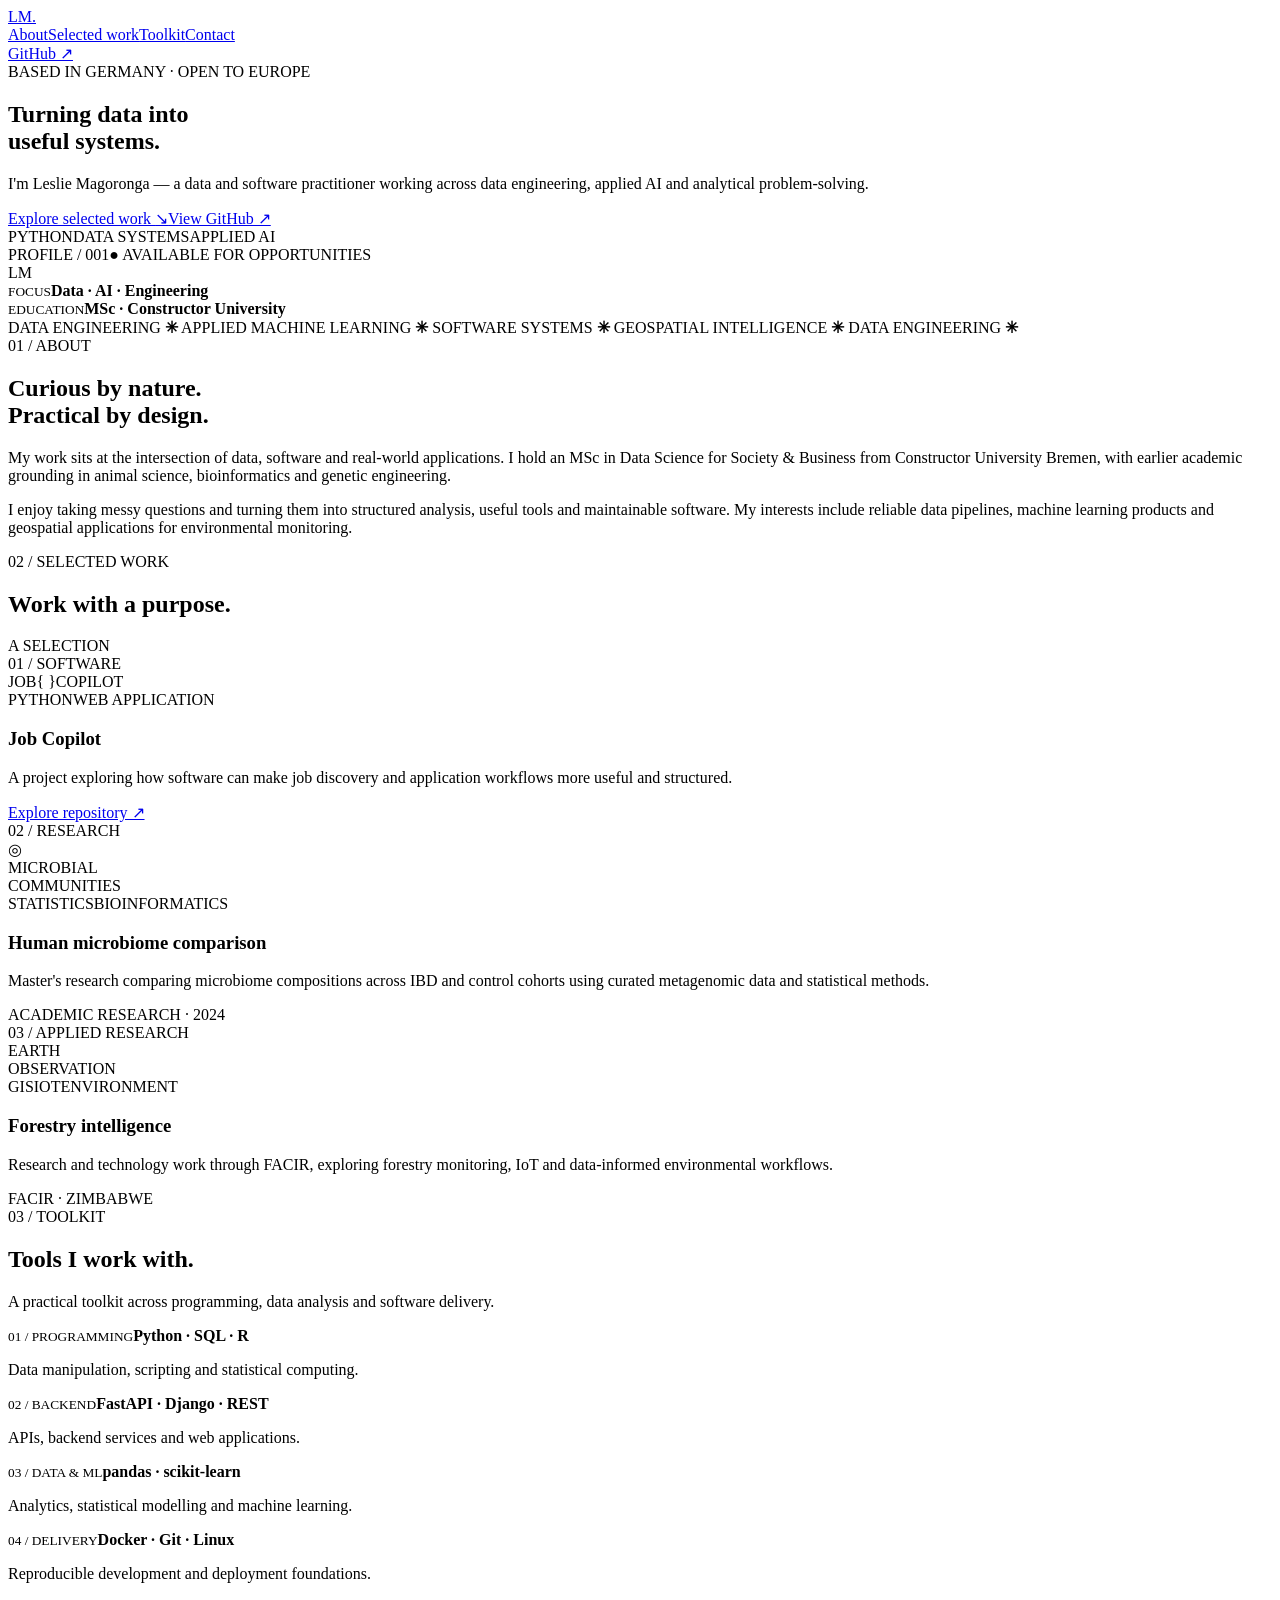
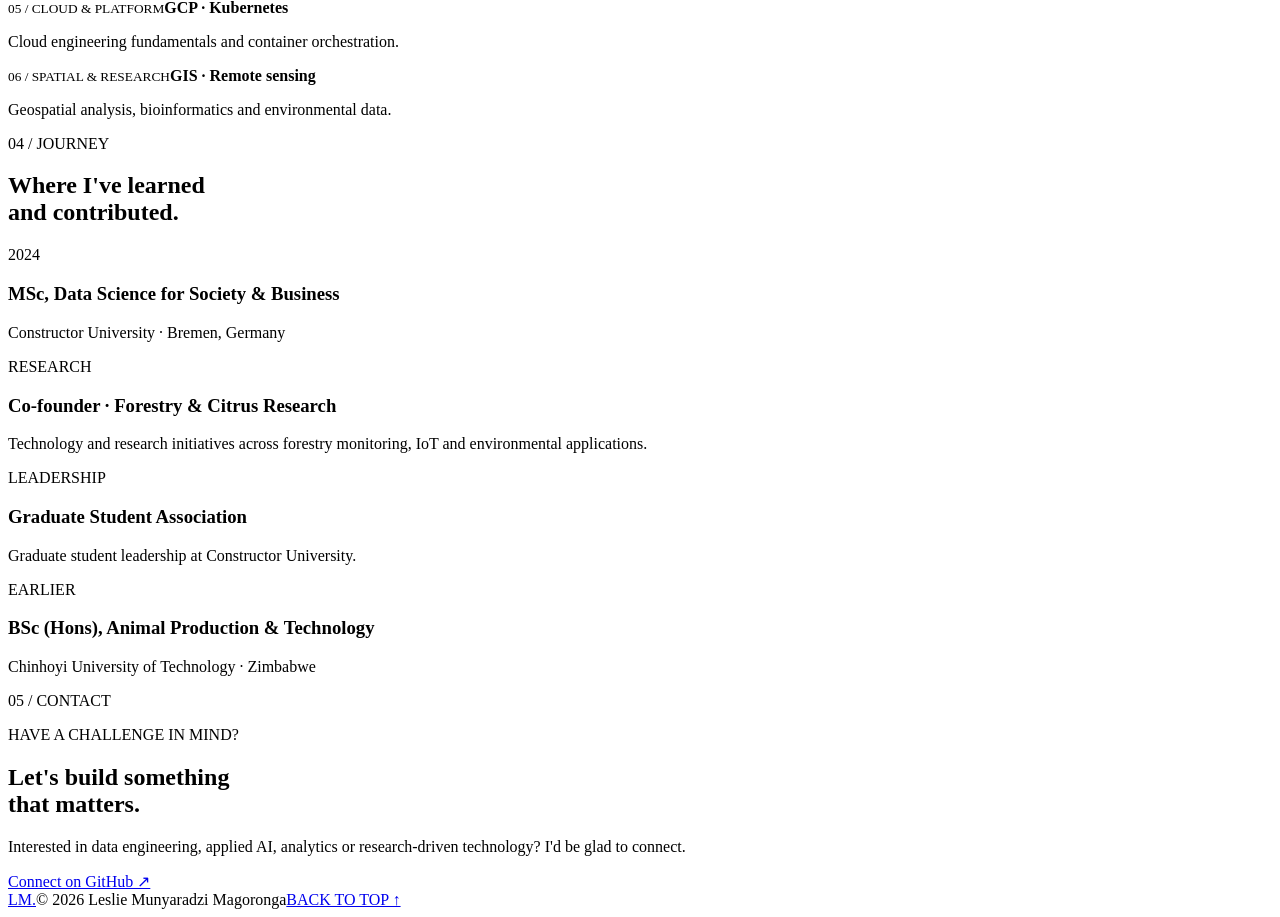
==== index.html @ 466765bf "Add responsive personal portfolio website" ====
<!doctype html>
<html lang="en">
<head>
  <meta charset="utf-8">
  <meta name="viewport" content="width=device-width, initial-scale=1">
  <meta name="theme-color" content="#0b1020">
  <meta name="description" content="Portfolio of Leslie Munyaradzi Magoronga — Data Engineer, Applied AI and Data Science.">
  <title>Leslie Magoronga — Data & AI Engineer</title>
  <link rel="preconnect" href="https://fonts.googleapis.com">
  <link rel="preconnect" href="https://fonts.gstatic.com" crossorigin>
  <link href="https://fonts.googleapis.com/css2?family=DM+Mono:wght@400;500&family=Manrope:wght@400;500;600;700;800&display=swap" rel="stylesheet">
  <link rel="stylesheet" href="style.css">
</head>
<body>
  <div class="ambient ambient-one"></div><div class="ambient ambient-two"></div>
  <header class="nav wrap">
    <a class="brand" href="#">LM<span>.</span></a>
    <nav><a href="#about">About</a><a href="#work">Selected work</a><a href="#skills">Toolkit</a><a href="#contact">Contact</a></nav>
    <a class="nav-cta" href="https://github.com/LeslieJUB" target="_blank" rel="noreferrer">GitHub ↗</a>
  </header>

  <main>
    <section class="hero wrap">
      <div class="hero-copy">
        <div class="eyebrow"><span class="pulse"></span> BASED IN GERMANY · OPEN TO EUROPE</div>
        <h1>Turning data into<br><span class="gradient">useful systems.</span></h1>
        <p class="intro">I'm Leslie Magoronga — a data and software practitioner working across data engineering, applied AI and analytical problem-solving.</p>
        <div class="actions"><a class="button primary" href="#work">Explore selected work <span>↘</span></a><a class="button secondary" href="https://github.com/LeslieJUB" target="_blank" rel="noreferrer">View GitHub ↗</a></div>
        <div class="hero-meta"><span>PYTHON</span><i></i><span>DATA SYSTEMS</span><i></i><span>APPLIED AI</span></div>
      </div>
      <div class="hero-card">
        <div class="card-top"><span>PROFILE / 001</span><span class="status">● AVAILABLE FOR OPPORTUNITIES</span></div>
        <div class="orb"><div class="orb-core">LM</div><span class="orbit orbit-a"></span><span class="orbit orbit-b"></span><span class="orbit-dot"></span></div>
        <div class="card-bottom"><div><small>FOCUS</small><strong>Data · AI · Engineering</strong></div><div><small>EDUCATION</small><strong>MSc · Constructor University</strong></div></div>
      </div>
    </section>

    <section class="ticker"><div>DATA ENGINEERING <b>✳</b> APPLIED MACHINE LEARNING <b>✳</b> SOFTWARE SYSTEMS <b>✳</b> GEOSPATIAL INTELLIGENCE <b>✳</b> DATA ENGINEERING <b>✳</b></div></section>

    <section class="section wrap" id="about">
      <div class="section-label">01 / ABOUT</div><div class="section-content">
        <h2>Curious by nature.<br><span class="muted">Practical by design.</span></h2>
        <p class="large">My work sits at the intersection of data, software and real-world applications. I hold an MSc in Data Science for Society & Business from Constructor University Bremen, with earlier academic grounding in animal science, bioinformatics and genetic engineering.</p>
        <p>I enjoy taking messy questions and turning them into structured analysis, useful tools and maintainable software. My interests include reliable data pipelines, machine learning products and geospatial applications for environmental monitoring.</p>
      </div>
    </section>

    <section class="section wrap" id="work">
      <div class="section-label">02 / SELECTED WORK</div><div class="section-content">
        <div class="section-heading"><h2>Work with a purpose.</h2><span class="mono">A SELECTION</span></div>
        <div class="projects">
          <article class="project featured"><div class="project-index">01 / SOFTWARE</div><div class="project-art art-code"><span>JOB</span><span class="art-bracket">{ }</span><span>COPILOT</span></div><div class="project-info"><div class="tags"><span>PYTHON</span><span>WEB APPLICATION</span></div><h3>Job Copilot</h3><p>A project exploring how software can make job discovery and application workflows more useful and structured.</p><a href="https://github.com/LeslieJUB/JOB-COPILOT" target="_blank" rel="noreferrer">Explore repository ↗</a></div></article>
          <article class="project"><div class="project-index">02 / RESEARCH</div><div class="project-art art-bio"><div class="molecule">◎</div><span>MICROBIAL<br>COMMUNITIES</span></div><div class="project-info"><div class="tags"><span>STATISTICS</span><span>BIOINFORMATICS</span></div><h3>Human microbiome comparison</h3><p>Master's research comparing microbiome compositions across IBD and control cohorts using curated metagenomic data and statistical methods.</p><span class="project-note">ACADEMIC RESEARCH · 2024</span></div></article>
          <article class="project"><div class="project-index">03 / APPLIED RESEARCH</div><div class="project-art art-earth"><div class="contours"></div><span>EARTH<br>OBSERVATION</span></div><div class="project-info"><div class="tags"><span>GIS</span><span>IOT</span><span>ENVIRONMENT</span></div><h3>Forestry intelligence</h3><p>Research and technology work through FACIR, exploring forestry monitoring, IoT and data-informed environmental workflows.</p><span class="project-note">FACIR · ZIMBABWE</span></div></article>
        </div>
      </div>
    </section>

    <section class="section wrap" id="skills">
      <div class="section-label">03 / TOOLKIT</div><div class="section-content">
        <h2>Tools I work with.</h2>
        <p class="muted">A practical toolkit across programming, data analysis and software delivery.</p>
        <div class="skill-grid">
          <div class="skill"><small>01 / PROGRAMMING</small><strong>Python · SQL · R</strong><p>Data manipulation, scripting and statistical computing.</p></div>
          <div class="skill"><small>02 / BACKEND</small><strong>FastAPI · Django · REST</strong><p>APIs, backend services and web applications.</p></div>
          <div class="skill"><small>03 / DATA & ML</small><strong>pandas · scikit-learn</strong><p>Analytics, statistical modelling and machine learning.</p></div>
          <div class="skill"><small>04 / DELIVERY</small><strong>Docker · Git · Linux</strong><p>Reproducible development and deployment foundations.</p></div>
          <div class="skill"><small>05 / CLOUD & PLATFORM</small><strong>GCP · Kubernetes</strong><p>Cloud engineering fundamentals and container orchestration.</p></div>
          <div class="skill"><small>06 / SPATIAL & RESEARCH</small><strong>GIS · Remote sensing</strong><p>Geospatial analysis, bioinformatics and environmental data.</p></div>
        </div>
      </div>
    </section>

    <section class="section wrap" id="journey">
      <div class="section-label">04 / JOURNEY</div><div class="section-content">
        <h2>Where I've learned<br><span class="muted">and contributed.</span></h2>
        <div class="timeline">
          <div><span>2024</span><article><h3>MSc, Data Science for Society & Business</h3><p>Constructor University · Bremen, Germany</p></article></div>
          <div><span>RESEARCH</span><article><h3>Co-founder · Forestry & Citrus Research</h3><p>Technology and research initiatives across forestry monitoring, IoT and environmental applications.</p></article></div>
          <div><span>LEADERSHIP</span><article><h3>Graduate Student Association</h3><p>Graduate student leadership at Constructor University.</p></article></div>
          <div><span>EARLIER</span><article><h3>BSc (Hons), Animal Production & Technology</h3><p>Chinhoyi University of Technology · Zimbabwe</p></article></div>
        </div>
      </div>
    </section>

    <section class="contact wrap" id="contact"><div class="section-label">05 / CONTACT</div><div><p class="eyebrow">HAVE A CHALLENGE IN MIND?</p><h2>Let's build something<br><span class="gradient">that matters.</span></h2><p class="muted">Interested in data engineering, applied AI, analytics or research-driven technology? I'd be glad to connect.</p><a class="button primary" href="https://github.com/LeslieJUB" target="_blank" rel="noreferrer">Connect on GitHub ↗</a></div></section>
  </main>
  <footer class="wrap"><a class="brand" href="#">LM<span>.</span></a><span>© <span id="year"></span> Leslie Munyaradzi Magoronga</span><a href="#top">BACK TO TOP ↑</a></footer>
  <script>document.getElementById('year').textContent = new Date().getFullYear();</script>
</body></html>
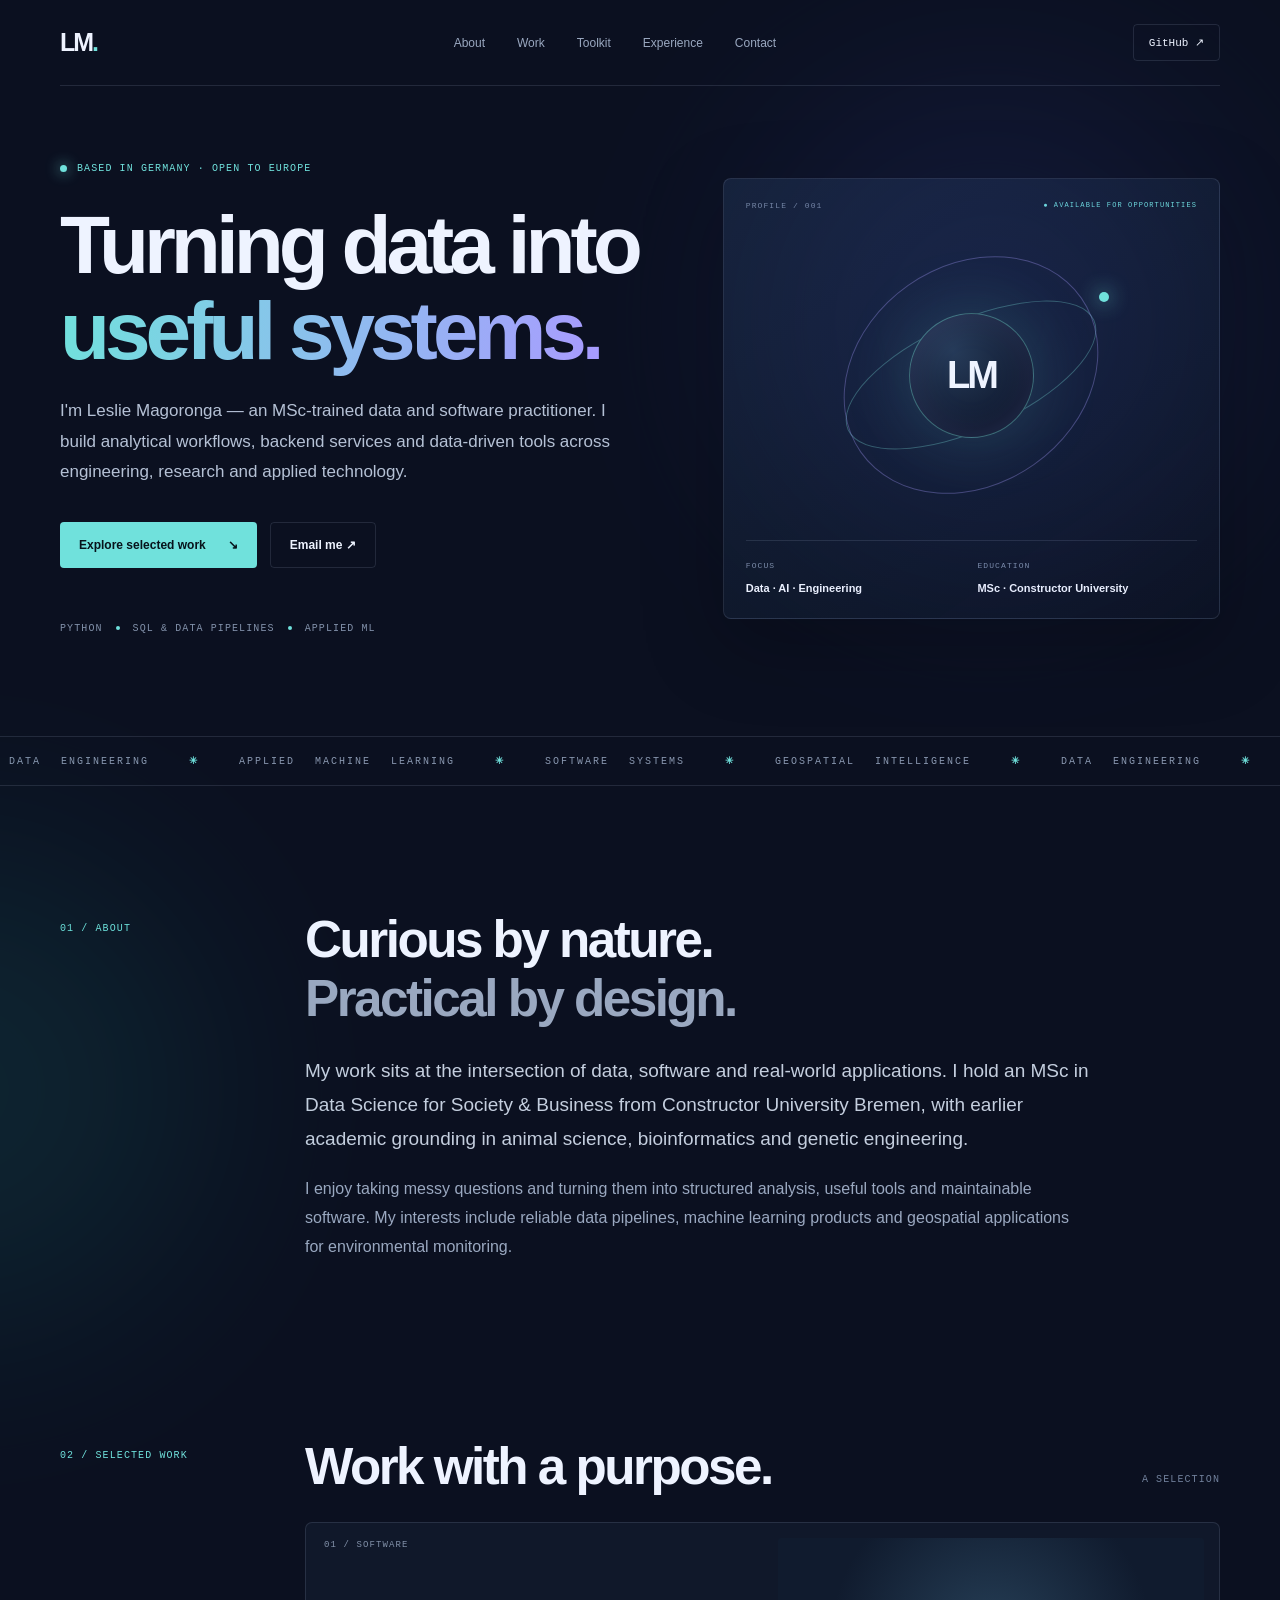
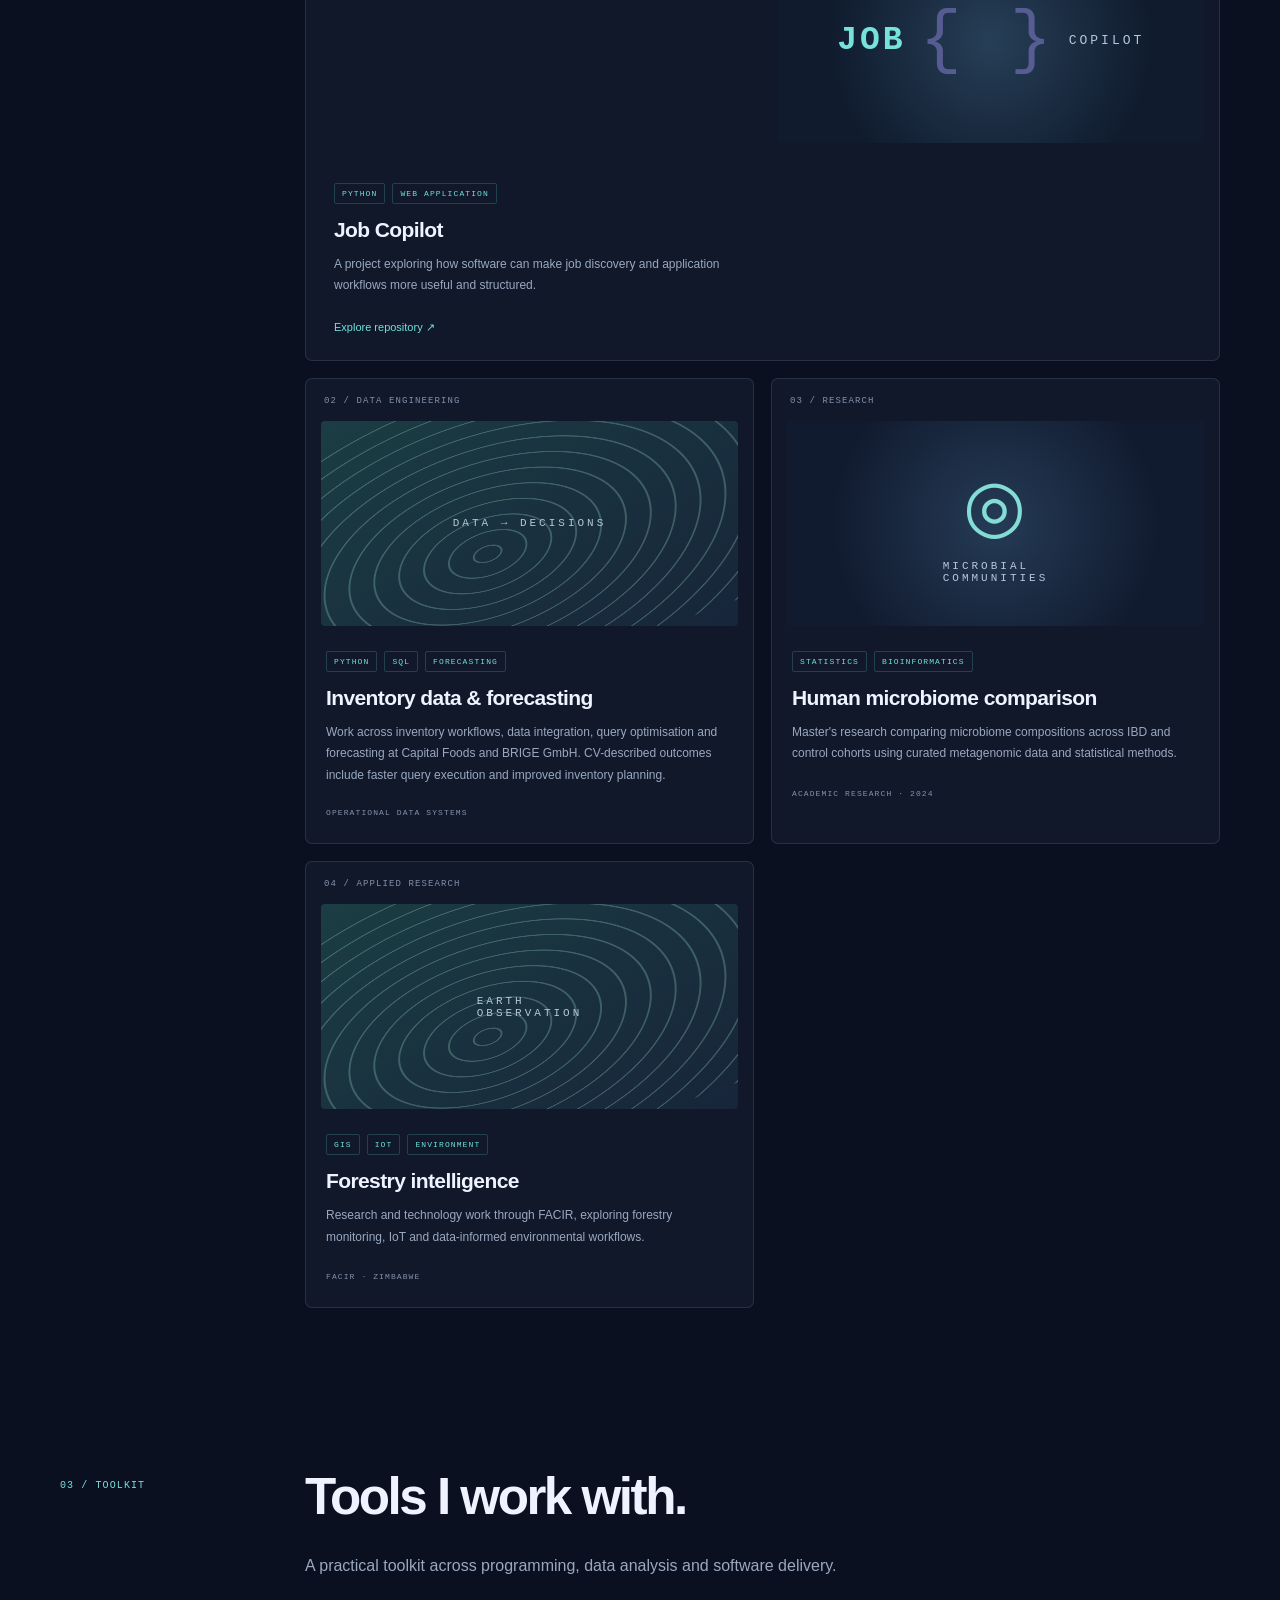
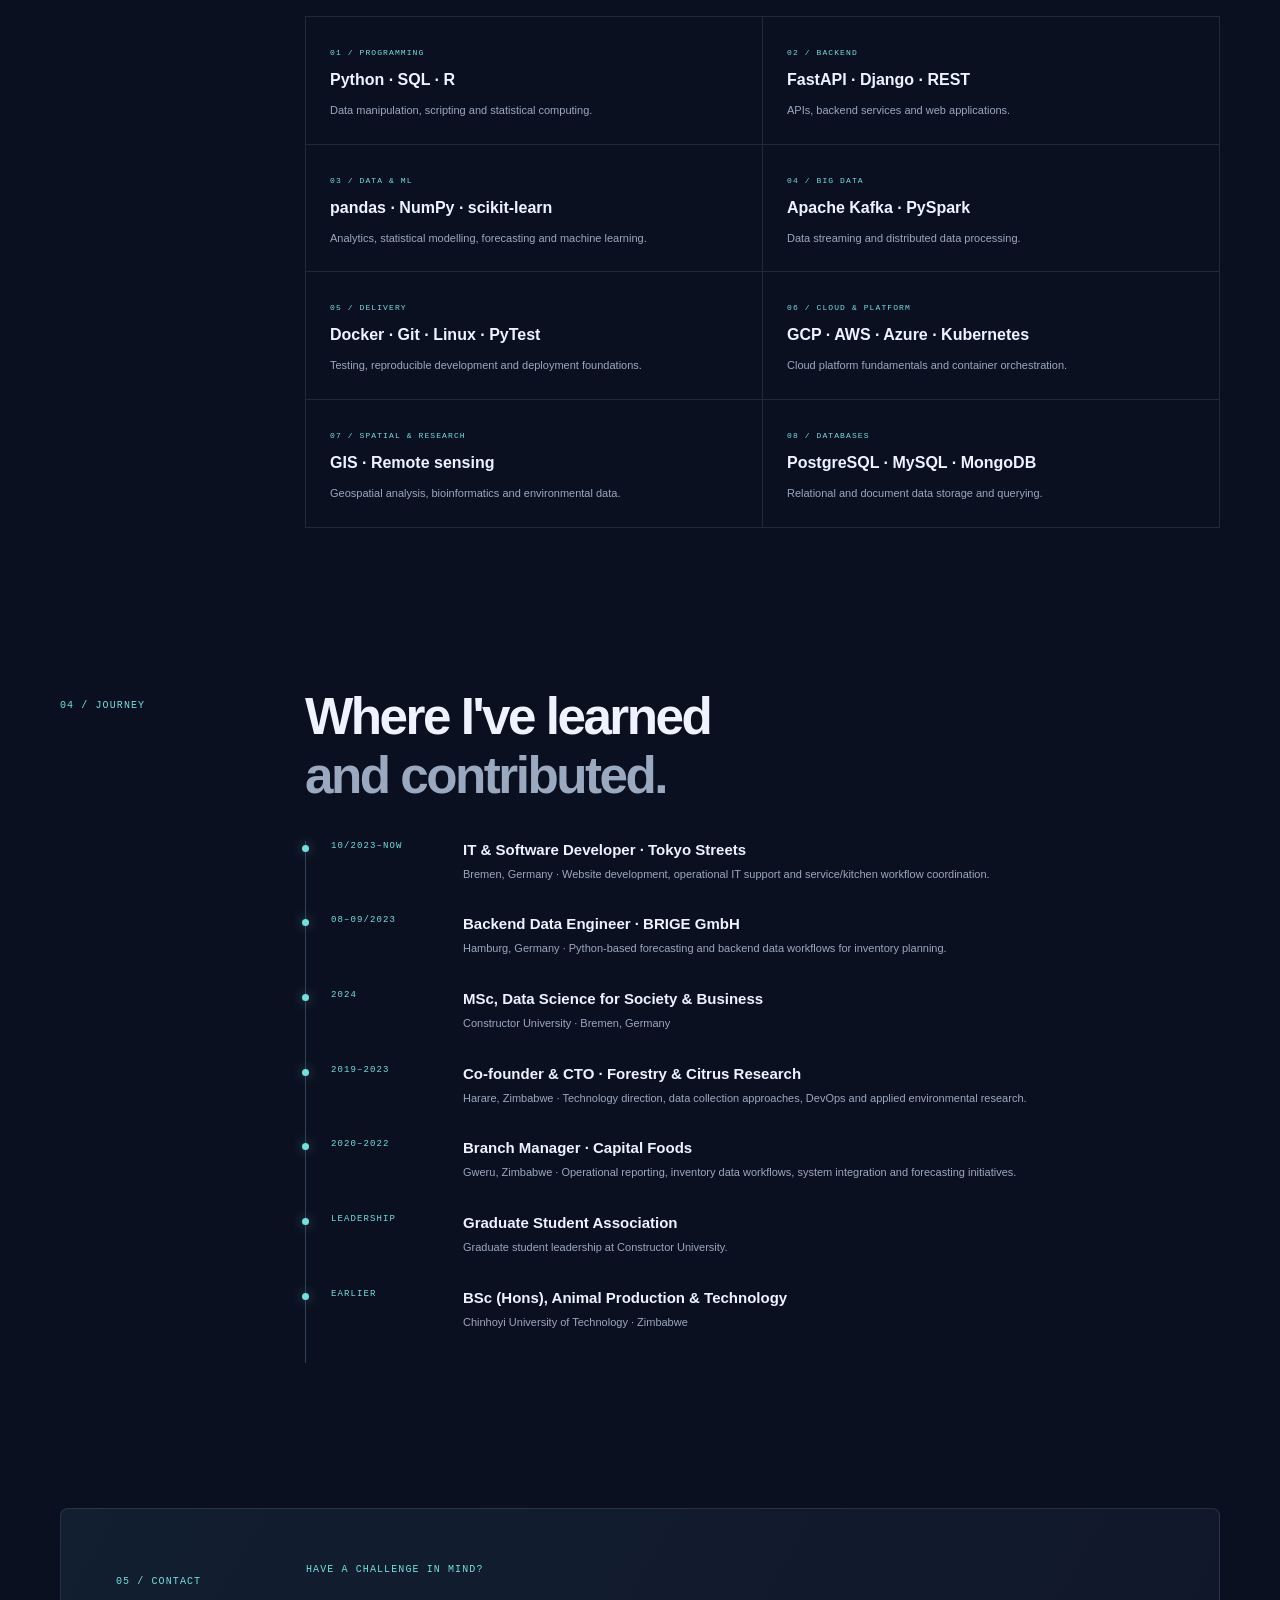
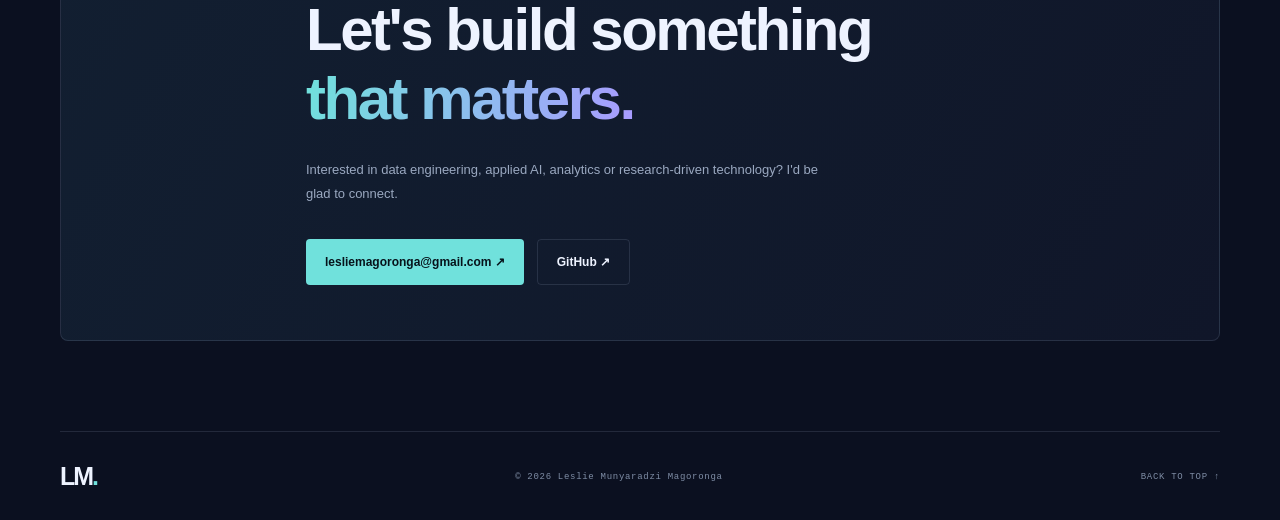
==== commit 21992f63: "Expand portfolio with verified experience and technical projects" ====
--- a/index.html
+++ b/index.html
@@ -15,7 +15,7 @@
   <div class="ambient ambient-one"></div><div class="ambient ambient-two"></div>
   <header class="nav wrap">
     <a class="brand" href="#">LM<span>.</span></a>
-    <nav><a href="#about">About</a><a href="#work">Selected work</a><a href="#skills">Toolkit</a><a href="#contact">Contact</a></nav>
+    <nav><a href="#about">About</a><a href="#work">Work</a><a href="#skills">Toolkit</a><a href="#journey">Experience</a><a href="#contact">Contact</a></nav>
     <a class="nav-cta" href="https://github.com/LeslieJUB" target="_blank" rel="noreferrer">GitHub ↗</a>
   </header>
 
@@ -24,9 +24,9 @@
       <div class="hero-copy">
         <div class="eyebrow"><span class="pulse"></span> BASED IN GERMANY · OPEN TO EUROPE</div>
         <h1>Turning data into<br><span class="gradient">useful systems.</span></h1>
-        <p class="intro">I'm Leslie Magoronga — a data and software practitioner working across data engineering, applied AI and analytical problem-solving.</p>
-        <div class="actions"><a class="button primary" href="#work">Explore selected work <span>↘</span></a><a class="button secondary" href="https://github.com/LeslieJUB" target="_blank" rel="noreferrer">View GitHub ↗</a></div>
-        <div class="hero-meta"><span>PYTHON</span><i></i><span>DATA SYSTEMS</span><i></i><span>APPLIED AI</span></div>
+        <p class="intro">I'm Leslie Magoronga — an MSc-trained data and software practitioner. I build analytical workflows, backend services and data-driven tools across engineering, research and applied technology.</p>
+        <div class="actions"><a class="button primary" href="#work">Explore selected work <span>↘</span></a><a class="button secondary" href="mailto:lesliemagoronga@gmail.com">Email me ↗</a></div>
+        <div class="hero-meta"><span>PYTHON</span><i></i><span>SQL & DATA PIPELINES</span><i></i><span>APPLIED ML</span></div>
       </div>
       <div class="hero-card">
         <div class="card-top"><span>PROFILE / 001</span><span class="status">● AVAILABLE FOR OPPORTUNITIES</span></div>
@@ -50,8 +50,8 @@
         <div class="section-heading"><h2>Work with a purpose.</h2><span class="mono">A SELECTION</span></div>
         <div class="projects">
           <article class="project featured"><div class="project-index">01 / SOFTWARE</div><div class="project-art art-code"><span>JOB</span><span class="art-bracket">{ }</span><span>COPILOT</span></div><div class="project-info"><div class="tags"><span>PYTHON</span><span>WEB APPLICATION</span></div><h3>Job Copilot</h3><p>A project exploring how software can make job discovery and application workflows more useful and structured.</p><a href="https://github.com/LeslieJUB/JOB-COPILOT" target="_blank" rel="noreferrer">Explore repository ↗</a></div></article>
-          <article class="project"><div class="project-index">02 / RESEARCH</div><div class="project-art art-bio"><div class="molecule">◎</div><span>MICROBIAL<br>COMMUNITIES</span></div><div class="project-info"><div class="tags"><span>STATISTICS</span><span>BIOINFORMATICS</span></div><h3>Human microbiome comparison</h3><p>Master's research comparing microbiome compositions across IBD and control cohorts using curated metagenomic data and statistical methods.</p><span class="project-note">ACADEMIC RESEARCH · 2024</span></div></article>
-          <article class="project"><div class="project-index">03 / APPLIED RESEARCH</div><div class="project-art art-earth"><div class="contours"></div><span>EARTH<br>OBSERVATION</span></div><div class="project-info"><div class="tags"><span>GIS</span><span>IOT</span><span>ENVIRONMENT</span></div><h3>Forestry intelligence</h3><p>Research and technology work through FACIR, exploring forestry monitoring, IoT and data-informed environmental workflows.</p><span class="project-note">FACIR · ZIMBABWE</span></div></article>
+          <article class="project"><div class="project-index">02 / DATA ENGINEERING</div><div class="project-art art-earth"><div class="contours"></div><span>DATA → DECISIONS</span></div><div class="project-info"><div class="tags"><span>PYTHON</span><span>SQL</span><span>FORECASTING</span></div><h3>Inventory data & forecasting</h3><p>Work across inventory workflows, data integration, query optimisation and forecasting at Capital Foods and BRIGE GmbH. CV-described outcomes include faster query execution and improved inventory planning.</p><span class="project-note">OPERATIONAL DATA SYSTEMS</span></div></article><article class="project"><div class="project-index">03 / RESEARCH</div><div class="project-art art-bio"><div class="molecule">◎</div><span>MICROBIAL<br>COMMUNITIES</span></div><div class="project-info"><div class="tags"><span>STATISTICS</span><span>BIOINFORMATICS</span></div><h3>Human microbiome comparison</h3><p>Master's research comparing microbiome compositions across IBD and control cohorts using curated metagenomic data and statistical methods.</p><span class="project-note">ACADEMIC RESEARCH · 2024</span></div></article>
+          <article class="project"><div class="project-index">04 / APPLIED RESEARCH</div><div class="project-art art-earth"><div class="contours"></div><span>EARTH<br>OBSERVATION</span></div><div class="project-info"><div class="tags"><span>GIS</span><span>IOT</span><span>ENVIRONMENT</span></div><h3>Forestry intelligence</h3><p>Research and technology work through FACIR, exploring forestry monitoring, IoT and data-informed environmental workflows.</p><span class="project-note">FACIR · ZIMBABWE</span></div></article>
         </div>
       </div>
     </section>
@@ -63,10 +63,10 @@
         <div class="skill-grid">
           <div class="skill"><small>01 / PROGRAMMING</small><strong>Python · SQL · R</strong><p>Data manipulation, scripting and statistical computing.</p></div>
           <div class="skill"><small>02 / BACKEND</small><strong>FastAPI · Django · REST</strong><p>APIs, backend services and web applications.</p></div>
-          <div class="skill"><small>03 / DATA & ML</small><strong>pandas · scikit-learn</strong><p>Analytics, statistical modelling and machine learning.</p></div>
-          <div class="skill"><small>04 / DELIVERY</small><strong>Docker · Git · Linux</strong><p>Reproducible development and deployment foundations.</p></div>
-          <div class="skill"><small>05 / CLOUD & PLATFORM</small><strong>GCP · Kubernetes</strong><p>Cloud engineering fundamentals and container orchestration.</p></div>
-          <div class="skill"><small>06 / SPATIAL & RESEARCH</small><strong>GIS · Remote sensing</strong><p>Geospatial analysis, bioinformatics and environmental data.</p></div>
+          <div class="skill"><small>03 / DATA & ML</small><strong>pandas · NumPy · scikit-learn</strong><p>Analytics, statistical modelling, forecasting and machine learning.</p></div><div class="skill"><small>04 / BIG DATA</small><strong>Apache Kafka · PySpark</strong><p>Data streaming and distributed data processing.</p></div>
+          <div class="skill"><small>05 / DELIVERY</small><strong>Docker · Git · Linux · PyTest</strong><p>Testing, reproducible development and deployment foundations.</p></div>
+          <div class="skill"><small>06 / CLOUD & PLATFORM</small><strong>GCP · AWS · Azure · Kubernetes</strong><p>Cloud platform fundamentals and container orchestration.</p></div>
+          <div class="skill"><small>07 / SPATIAL & RESEARCH</small><strong>GIS · Remote sensing</strong><p>Geospatial analysis, bioinformatics and environmental data.</p></div><div class="skill"><small>08 / DATABASES</small><strong>PostgreSQL · MySQL · MongoDB</strong><p>Relational and document data storage and querying.</p></div>
         </div>
       </div>
     </section>
@@ -75,15 +75,15 @@
       <div class="section-label">04 / JOURNEY</div><div class="section-content">
         <h2>Where I've learned<br><span class="muted">and contributed.</span></h2>
         <div class="timeline">
-          <div><span>2024</span><article><h3>MSc, Data Science for Society & Business</h3><p>Constructor University · Bremen, Germany</p></article></div>
-          <div><span>RESEARCH</span><article><h3>Co-founder · Forestry & Citrus Research</h3><p>Technology and research initiatives across forestry monitoring, IoT and environmental applications.</p></article></div>
+          <div><span>10/2023–NOW</span><article><h3>IT & Software Developer · Tokyo Streets</h3><p>Bremen, Germany · Website development, operational IT support and service/kitchen workflow coordination.</p></article></div><div><span>08–09/2023</span><article><h3>Backend Data Engineer · BRIGE GmbH</h3><p>Hamburg, Germany · Python-based forecasting and backend data workflows for inventory planning.</p></article></div><div><span>2024</span><article><h3>MSc, Data Science for Society & Business</h3><p>Constructor University · Bremen, Germany</p></article></div>
+          <div><span>2019–2023</span><article><h3>Co-founder & CTO · Forestry & Citrus Research</h3><p>Harare, Zimbabwe · Technology direction, data collection approaches, DevOps and applied environmental research.</p></article></div><div><span>2020–2022</span><article><h3>Branch Manager · Capital Foods</h3><p>Gweru, Zimbabwe · Operational reporting, inventory data workflows, system integration and forecasting initiatives.</p></article></div>
           <div><span>LEADERSHIP</span><article><h3>Graduate Student Association</h3><p>Graduate student leadership at Constructor University.</p></article></div>
           <div><span>EARLIER</span><article><h3>BSc (Hons), Animal Production & Technology</h3><p>Chinhoyi University of Technology · Zimbabwe</p></article></div>
         </div>
       </div>
     </section>
 
-    <section class="contact wrap" id="contact"><div class="section-label">05 / CONTACT</div><div><p class="eyebrow">HAVE A CHALLENGE IN MIND?</p><h2>Let's build something<br><span class="gradient">that matters.</span></h2><p class="muted">Interested in data engineering, applied AI, analytics or research-driven technology? I'd be glad to connect.</p><a class="button primary" href="https://github.com/LeslieJUB" target="_blank" rel="noreferrer">Connect on GitHub ↗</a></div></section>
+    <section class="contact wrap" id="contact"><div class="section-label">05 / CONTACT</div><div><p class="eyebrow">HAVE A CHALLENGE IN MIND?</p><h2>Let's build something<br><span class="gradient">that matters.</span></h2><p class="muted">Interested in data engineering, applied AI, analytics or research-driven technology? I'd be glad to connect.</p><div class="actions"><a class="button primary" href="mailto:lesliemagoronga@gmail.com">lesliemagoronga@gmail.com ↗</a><a class="button secondary" href="https://github.com/LeslieJUB" target="_blank" rel="noreferrer">GitHub ↗</a></div></div></section>
   </main>
   <footer class="wrap"><a class="brand" href="#">LM<span>.</span></a><span>© <span id="year"></span> Leslie Munyaradzi Magoronga</span><a href="#top">BACK TO TOP ↑</a></footer>
   <script>document.getElementById('year').textContent = new Date().getFullYear();</script>
--- a/style.css
+++ b/style.css
@@ -0,0 +1 @@
+:root{--bg:#0b1020;--panel:#111a2e;--line:rgba(190,207,238,.13);--text:#eef3ff;--muted:#9aa8c0;--cyan:#70e1dc;--violet:#a99bff;--mono:'DM Mono',monospace;--sans:'Manrope',sans-serif}*{box-sizing:border-box}html{scroll-behavior:smooth}body{margin:0;background:var(--bg);color:var(--text);font-family:var(--sans);overflow-x:hidden}a{color:inherit;text-decoration:none}.wrap{width:min(1160px,calc(100% - 48px));margin:auto}.ambient{position:absolute;width:480px;height:480px;filter:blur(110px);opacity:.12;border-radius:50%;pointer-events:none}.ambient-one{background:#4b60e8;top:80px;right:4%}.ambient-two{background:#22b6a8;top:850px;left:-280px}.nav{height:86px;display:flex;align-items:center;justify-content:space-between;border-bottom:1px solid var(--line);position:relative;z-index:2}.brand{font-size:25px;font-weight:800;letter-spacing:-2px}.brand span{color:var(--cyan)}nav{display:flex;gap:32px;color:var(--muted);font-size:12px}nav a:hover,footer a:hover{color:var(--cyan)}.nav-cta{font:11px var(--mono);border:1px solid var(--line);padding:11px 15px;border-radius:4px}.hero{min-height:650px;display:grid;grid-template-columns:1.1fr .9fr;align-items:center;gap:55px;padding-top:50px;padding-bottom:75px}.eyebrow,.section-label,.mono,.project-index,.tags,.skill small,.timeline>div>span,small,.hero-meta,.card-top,.project-note{font:10px var(--mono);letter-spacing:1.1px}.eyebrow{color:var(--cyan);display:flex;align-items:center;gap:10px}.pulse{width:7px;height:7px;border-radius:50%;background:var(--cyan);box-shadow:0 0 14px var(--cyan)}h1{font-size:clamp(48px,6.4vw,83px);line-height:1.05;letter-spacing:-5px;margin:28px 0 22px;font-weight:800}.gradient{background:linear-gradient(100deg,var(--cyan),var(--violet));-webkit-background-clip:text;background-clip:text;color:transparent}.intro{max-width:570px;font-size:17px;line-height:1.8;color:#b5c1d5}.actions{display:flex;gap:13px;margin-top:34px}.button{display:inline-flex;align-items:center;gap:22px;padding:15px 19px;font-size:12px;font-weight:700;border-radius:4px}.primary{background:var(--cyan);color:#07131b}.primary:hover{background:#a2f4ee}.secondary{border:1px solid var(--line)}.hero-meta{display:flex;align-items:center;gap:13px;margin-top:55px;color:#8291aa}.hero-meta i{width:4px;height:4px;border-radius:50%;background:var(--cyan)}.hero-card{border:1px solid var(--line);border-radius:8px;background:linear-gradient(145deg,rgba(22,34,57,.94),rgba(12,19,35,.9));padding:22px;box-shadow:0 25px 80px #0004}.card-top{display:flex;justify-content:space-between;color:#7787a2;font-size:8px}.status{color:var(--cyan);font-size:7px}.orb{height:330px;display:grid;place-items:center;position:relative}.orb-core{width:125px;height:125px;border-radius:50%;display:grid;place-items:center;font-size:38px;font-weight:800;letter-spacing:-3px;background:radial-gradient(circle at 35% 30%,#263b59,#101a30 70%);border:1px solid #7ce4df66;box-shadow:0 0 70px #63d8d033,inset 0 0 35px #a99bff22;z-index:1}.orbit{position:absolute;border:1px solid #78d9d455;border-radius:50%;transform:rotate(-24deg)}.orbit-a{width:270px;height:110px}.orbit-b{width:220px;height:270px;transform:rotate(55deg);border-color:#a99bff55}.orbit-dot{position:absolute;width:10px;height:10px;border-radius:50%;background:var(--cyan);box-shadow:0 0 20px var(--cyan);top:82px;right:88px}.card-bottom{display:grid;grid-template-columns:1fr 1fr;border-top:1px solid var(--line);padding-top:20px;gap:12px}.card-bottom small{display:block;color:#7d8da8;margin-bottom:8px;font-size:8px}.card-bottom strong{font-size:11px}.ticker{overflow:hidden;border-block:1px solid var(--line);padding:18px 0;color:#8997af;font:10px var(--mono);letter-spacing:2px;white-space:nowrap}.ticker div{word-spacing:12px;text-align:center}.ticker b{color:var(--cyan);padding:0 20px}.section{display:grid;grid-template-columns:190px 1fr;gap:55px;padding-top:125px;padding-bottom:35px}.section-label{color:var(--cyan);padding-top:12px}.section-content h2,.contact h2{font-size:clamp(34px,4vw,52px);line-height:1.15;letter-spacing:-2.5px;margin:0 0 25px}.muted{color:var(--muted)}.large{font-size:19px;line-height:1.8;color:#c4cede;max-width:800px}.section-content>p:not(.large){color:var(--muted);line-height:1.8;max-width:780px}.section-heading{display:flex;align-items:center;justify-content:space-between}.section-heading .mono{color:#71809b}.projects{display:grid;grid-template-columns:repeat(2,1fr);gap:17px}.project{border:1px solid var(--line);border-radius:7px;background:#10182a;overflow:hidden}.project.featured{grid-column:span 2;display:grid;grid-template-columns:1fr 1fr}.project-index{padding:17px 18px 0;color:#8291a9;font-size:9px}.project-art{height:205px;margin:15px;border-radius:4px;display:flex;align-items:center;justify-content:center;position:relative;overflow:hidden;font:11px var(--mono);letter-spacing:3px;color:#b7c6dc}.art-code{background:radial-gradient(circle at 50% 50%,#263f57,#101b2e 68%);gap:14px}.art-code>span:first-child{font-size:33px;font-weight:700;color:#77e1dc}.art-code>span:last-child{font-size:13px}.art-bracket{font-size:70px;color:#a99bff66}.art-bio{background:radial-gradient(circle at center,#253b55,#111b30 70%);flex-direction:column;gap:8px}.molecule{font-size:72px;color:#83dcd6}.art-earth{background:linear-gradient(145deg,#1b3d43,#17253a);flex-direction:column}.contours{position:absolute;inset:-40px;background:repeating-radial-gradient(ellipse at 40% 55%,transparent 0 13px,#a4e4d344 14px 15px,transparent 16px 26px);transform:rotate(-20deg)}.art-earth span{z-index:1}.project-info{padding:10px 20px 24px}.featured .project-info{align-self:center;padding:25px 28px}.tags{display:flex;gap:7px;flex-wrap:wrap;color:var(--cyan);font-size:8px}.tags span{border:1px solid #70e1dc33;padding:5px 7px;border-radius:2px}.project h3{font-size:21px;margin:14px 0 8px;letter-spacing:-.6px}.project p{font-size:12px;line-height:1.8;color:var(--muted);min-height:45px}.project-info>a{display:inline-block;font-size:11px;color:var(--cyan);margin-top:10px}.project-note{display:inline-block;color:#8593a9;font-size:8px;margin-top:10px}.skill-grid{display:grid;grid-template-columns:repeat(2,1fr);border-top:1px solid var(--line);border-left:1px solid var(--line);margin-top:35px}.skill{padding:24px;border-right:1px solid var(--line);border-bottom:1px solid var(--line)}.skill small{color:var(--cyan);font-size:8px}.skill strong{display:block;font-size:16px;margin:12px 0}.skill p{font-size:11px;color:var(--muted);line-height:1.7;margin:0}.timeline{border-left:1px solid #304057;margin-top:35px}.timeline>div{display:grid;grid-template-columns:110px 1fr;gap:22px;padding:0 0 32px 25px;position:relative}.timeline>div:before{content:'';position:absolute;width:7px;height:7px;background:var(--cyan);border-radius:50%;left:-4px;top:4px;box-shadow:0 0 12px #70e1dc77}.timeline>div>span{color:var(--cyan);font-size:9px}.timeline h3{font-size:15px;margin:0 0 7px}.timeline p{font-size:11px;color:var(--muted);line-height:1.7;margin:0}.contact{margin-top:110px;margin-bottom:90px;padding:55px;border:1px solid var(--line);border-radius:8px;display:grid;grid-template-columns:190px 1fr;background:linear-gradient(120deg,#121f31,#101629)}.contact h2{font-size:clamp(38px,5vw,60px)}.contact .muted{max-width:520px;line-height:1.8;font-size:13px;margin-bottom:27px}.contact .eyebrow{margin:0 0 20px}footer{height:90px;border-top:1px solid var(--line);display:flex;align-items:center;justify-content:space-between;color:#7f8da5;font:9px var(--mono);letter-spacing:.7px}footer .brand{font-family:var(--sans);color:var(--text)}@media(max-width:800px){.hero{grid-template-columns:1fr;gap:25px;padding-top:85px}.hero-card{max-width:550px;width:100%;margin:auto}.section{grid-template-columns:1fr;gap:20px;padding-top:90px}.section-label{padding-top:0}.contact{grid-template-columns:1fr;gap:25px;padding:30px;margin-top:80px}.project.featured{grid-template-columns:1fr}.featured .project-info{padding:10px 20px 24px}}@media(max-width:560px){.wrap{width:min(100% - 32px,1160px)}.nav{height:70px}nav{gap:13px;font-size:10px}nav a:nth-child(2){display:none}.nav-cta{padding:9px}.hero{min-height:auto;padding-top:75px;padding-bottom:55px}h1{font-size:52px;letter-spacing:-3px}.intro{font-size:15px}.actions{flex-wrap:wrap}.hero-meta{font-size:8px;gap:8px}.orb{height:260px}.orbit-a{width:220px}.orbit-b{height:220px;width:180px}.card-bottom{grid-template-columns:1fr}.projects{grid-template-columns:1fr}.project.featured{grid-column:span 1}.section-heading{display:block}.section-heading .mono{display:block;margin:-10px 0 20px}.skill-grid{grid-template-columns:1fr}.timeline>div{grid-template-columns:80px 1fr;gap:12px}.contact{padding:24px}footer{font-size:8px}.ticker div{text-align:left;padding-left:16px}}
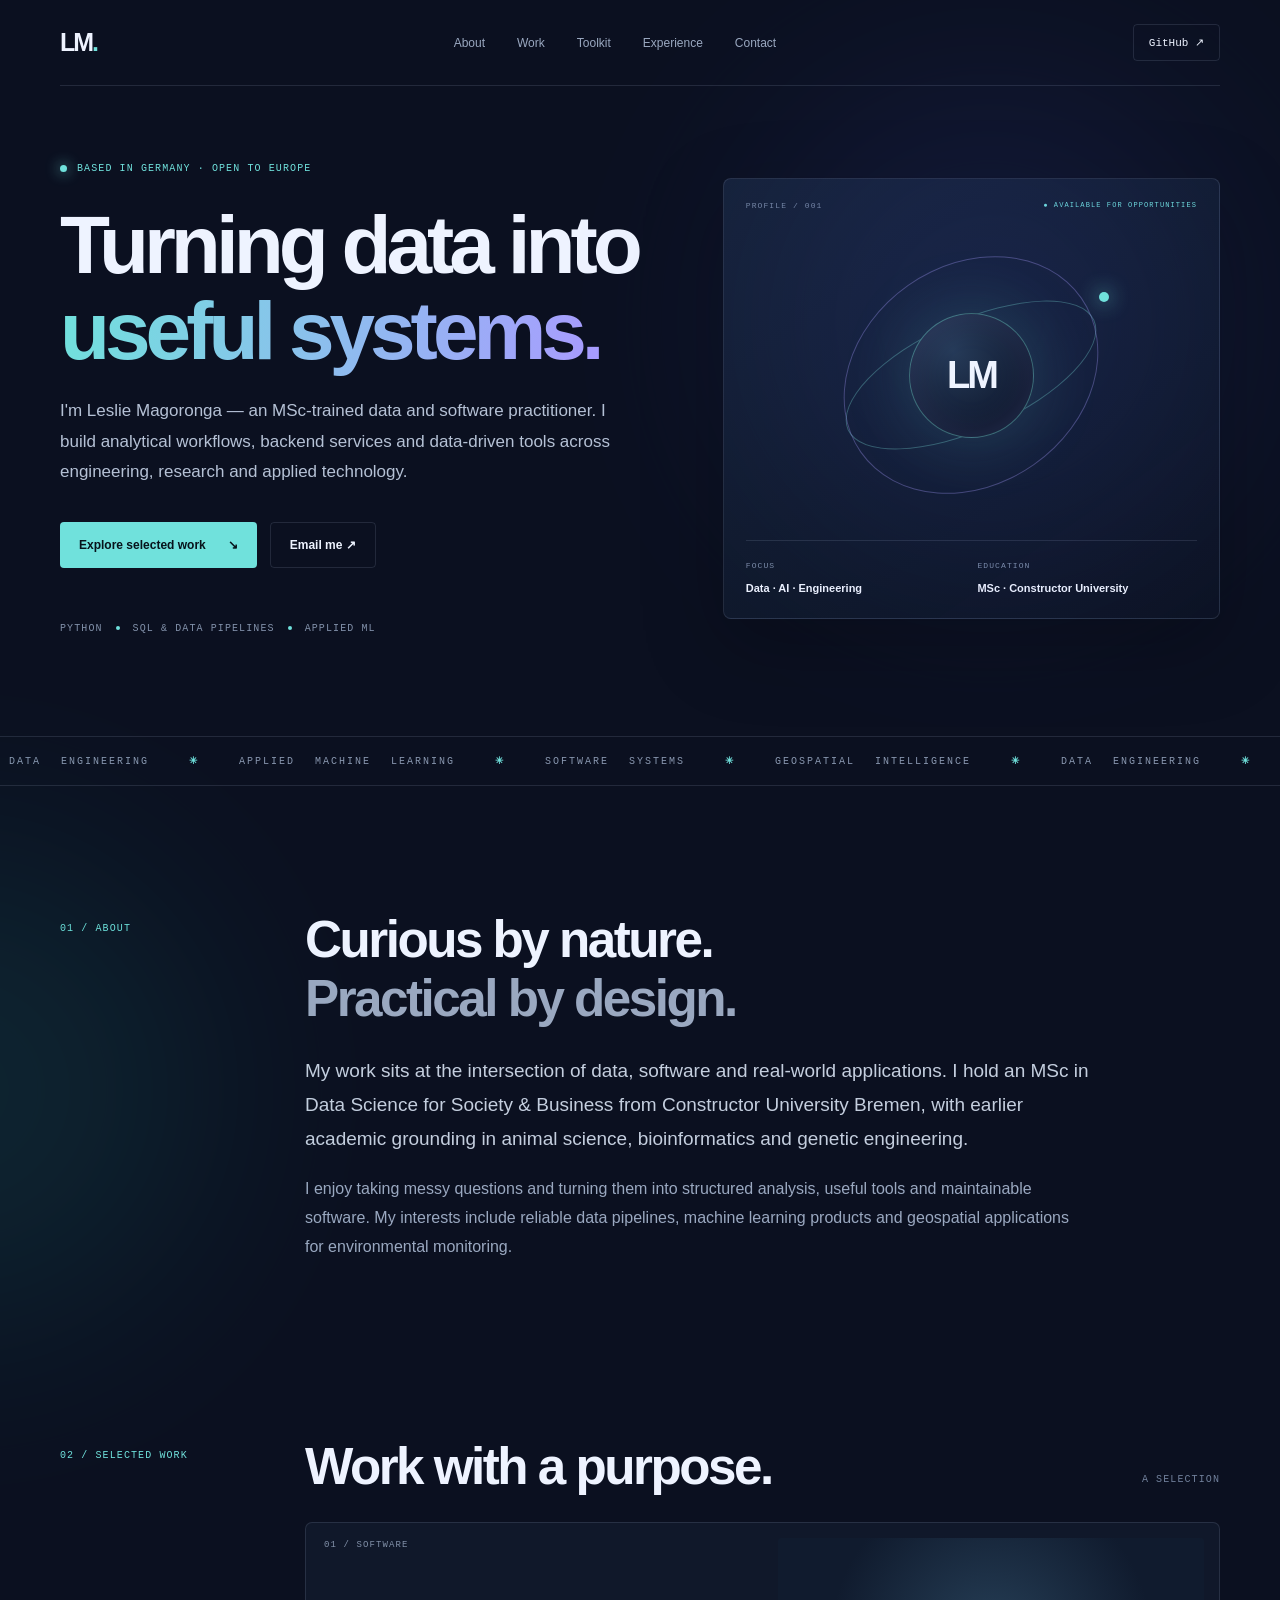
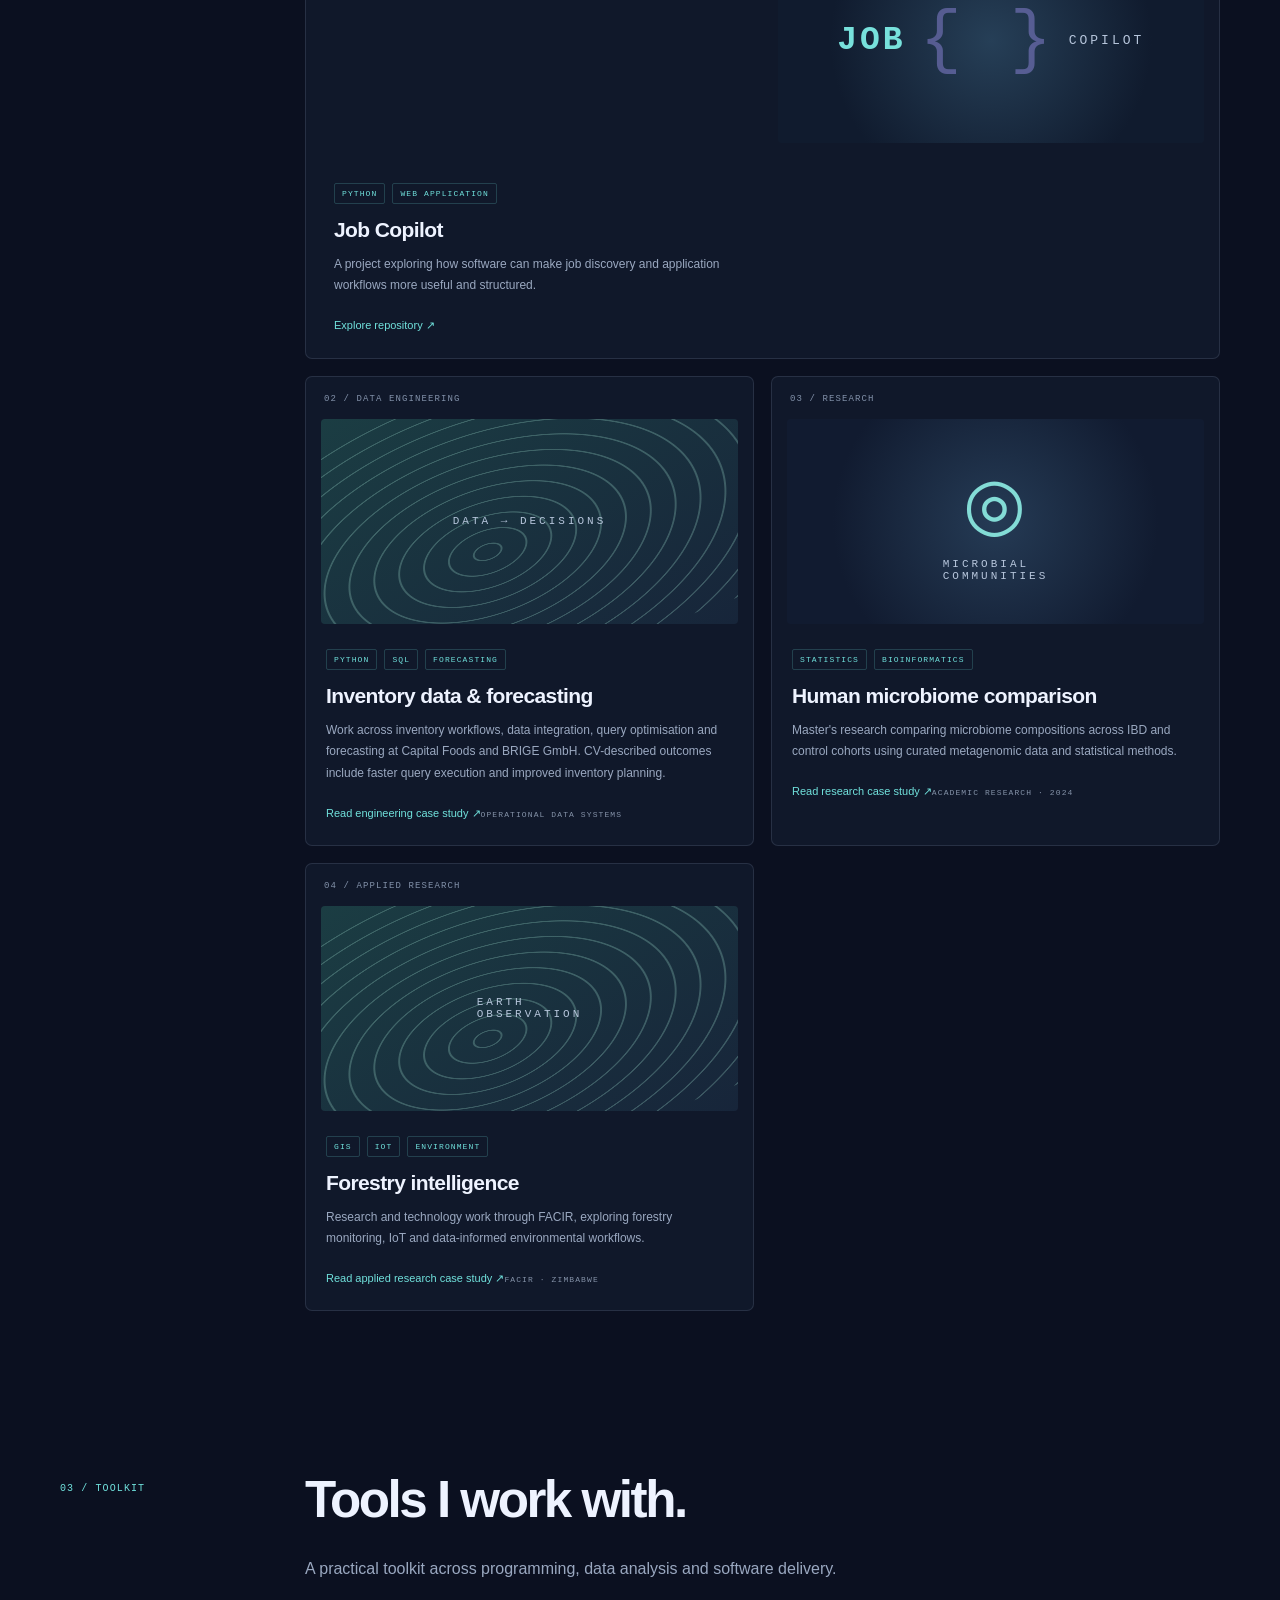
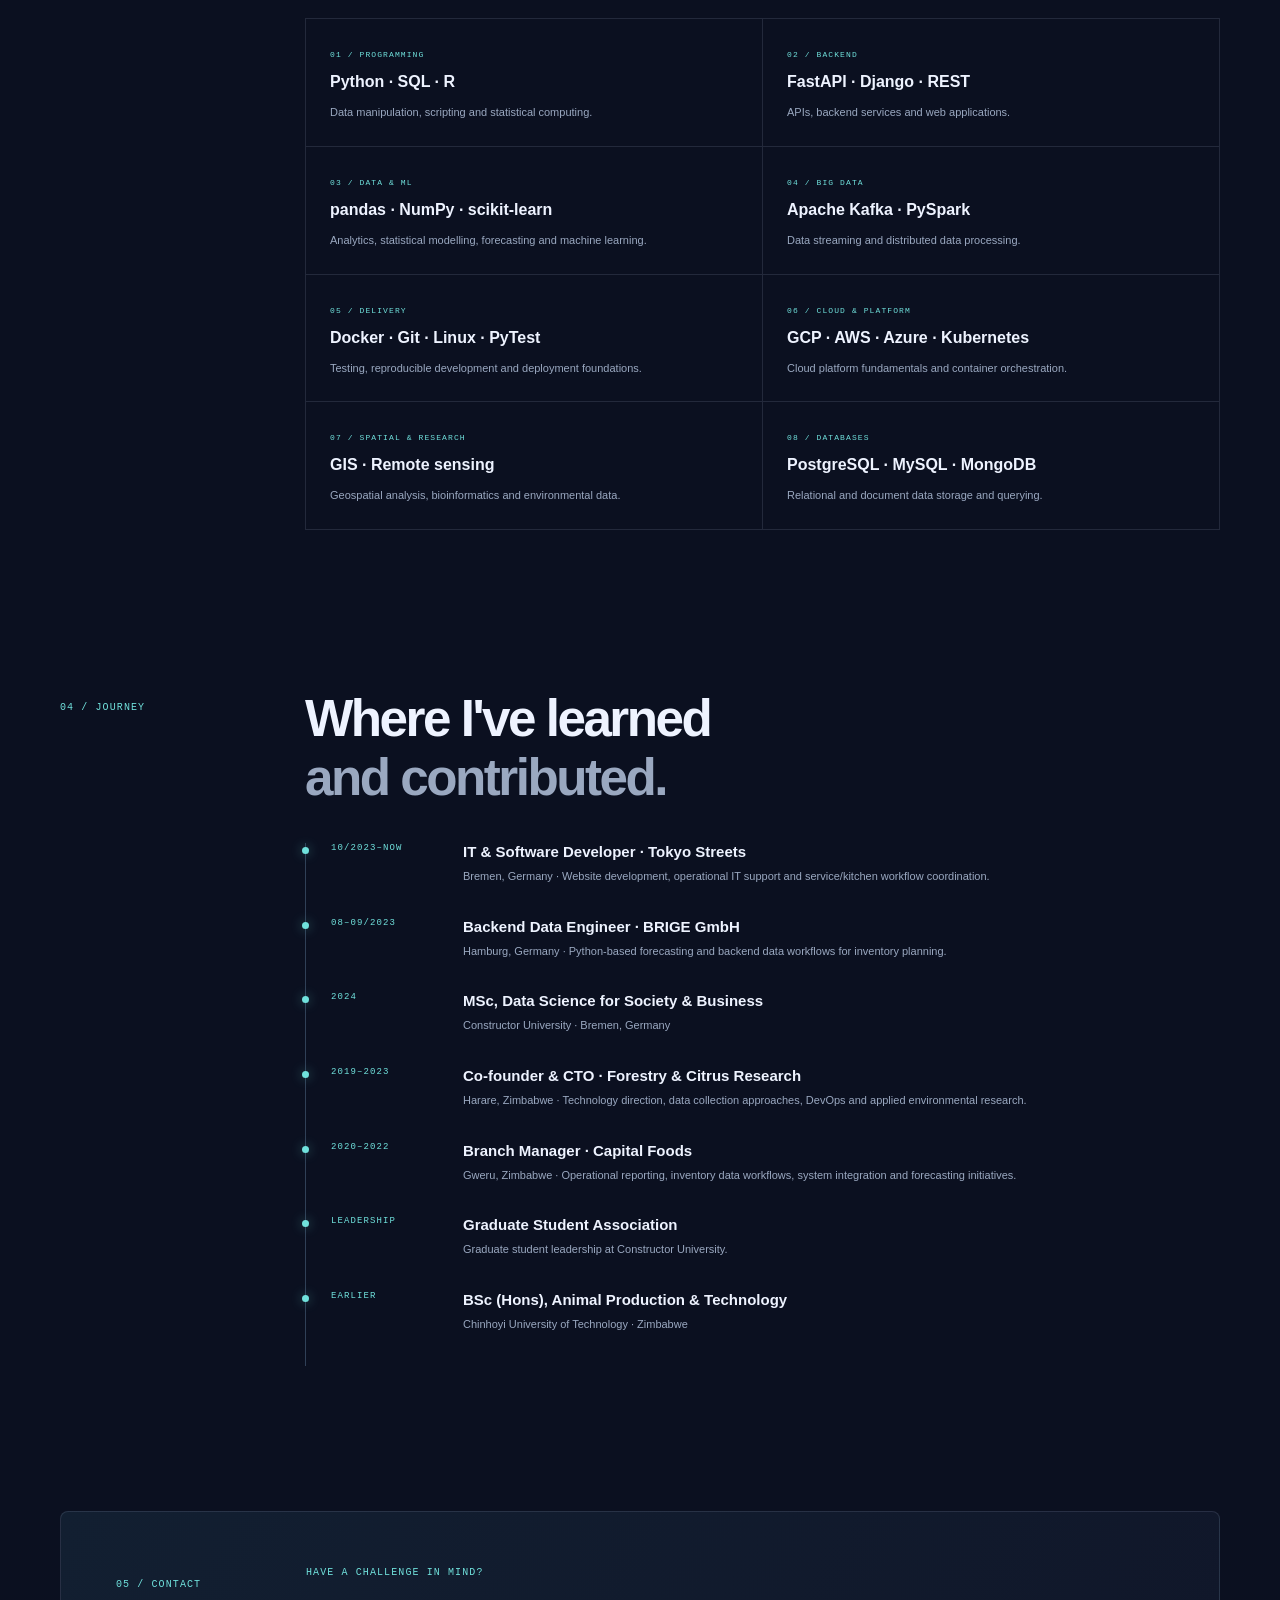
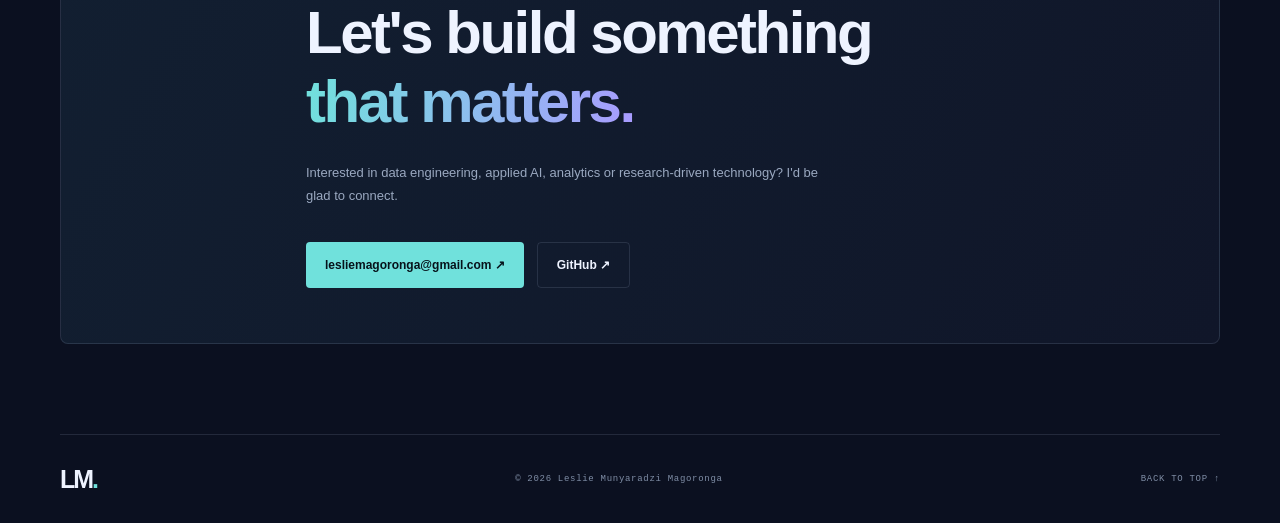
==== commit 32f91779: "Link portfolio projects to detailed case studies" ====
--- a/index.html
+++ b/index.html
@@ -50,8 +50,8 @@
         <div class="section-heading"><h2>Work with a purpose.</h2><span class="mono">A SELECTION</span></div>
         <div class="projects">
           <article class="project featured"><div class="project-index">01 / SOFTWARE</div><div class="project-art art-code"><span>JOB</span><span class="art-bracket">{ }</span><span>COPILOT</span></div><div class="project-info"><div class="tags"><span>PYTHON</span><span>WEB APPLICATION</span></div><h3>Job Copilot</h3><p>A project exploring how software can make job discovery and application workflows more useful and structured.</p><a href="https://github.com/LeslieJUB/JOB-COPILOT" target="_blank" rel="noreferrer">Explore repository ↗</a></div></article>
-          <article class="project"><div class="project-index">02 / DATA ENGINEERING</div><div class="project-art art-earth"><div class="contours"></div><span>DATA → DECISIONS</span></div><div class="project-info"><div class="tags"><span>PYTHON</span><span>SQL</span><span>FORECASTING</span></div><h3>Inventory data & forecasting</h3><p>Work across inventory workflows, data integration, query optimisation and forecasting at Capital Foods and BRIGE GmbH. CV-described outcomes include faster query execution and improved inventory planning.</p><span class="project-note">OPERATIONAL DATA SYSTEMS</span></div></article><article class="project"><div class="project-index">03 / RESEARCH</div><div class="project-art art-bio"><div class="molecule">◎</div><span>MICROBIAL<br>COMMUNITIES</span></div><div class="project-info"><div class="tags"><span>STATISTICS</span><span>BIOINFORMATICS</span></div><h3>Human microbiome comparison</h3><p>Master's research comparing microbiome compositions across IBD and control cohorts using curated metagenomic data and statistical methods.</p><span class="project-note">ACADEMIC RESEARCH · 2024</span></div></article>
-          <article class="project"><div class="project-index">04 / APPLIED RESEARCH</div><div class="project-art art-earth"><div class="contours"></div><span>EARTH<br>OBSERVATION</span></div><div class="project-info"><div class="tags"><span>GIS</span><span>IOT</span><span>ENVIRONMENT</span></div><h3>Forestry intelligence</h3><p>Research and technology work through FACIR, exploring forestry monitoring, IoT and data-informed environmental workflows.</p><span class="project-note">FACIR · ZIMBABWE</span></div></article>
+          <article class="project"><div class="project-index">02 / DATA ENGINEERING</div><div class="project-art art-earth"><div class="contours"></div><span>DATA → DECISIONS</span></div><div class="project-info"><div class="tags"><span>PYTHON</span><span>SQL</span><span>FORECASTING</span></div><h3>Inventory data & forecasting</h3><p>Work across inventory workflows, data integration, query optimisation and forecasting at Capital Foods and BRIGE GmbH. CV-described outcomes include faster query execution and improved inventory planning.</p><a href="case-studies/inventory-data-engineering.md" target="_blank" rel="noreferrer">Read engineering case study ↗</a><span class="project-note">OPERATIONAL DATA SYSTEMS</span></div></article><article class="project"><div class="project-index">03 / RESEARCH</div><div class="project-art art-bio"><div class="molecule">◎</div><span>MICROBIAL<br>COMMUNITIES</span></div><div class="project-info"><div class="tags"><span>STATISTICS</span><span>BIOINFORMATICS</span></div><h3>Human microbiome comparison</h3><p>Master's research comparing microbiome compositions across IBD and control cohorts using curated metagenomic data and statistical methods.</p><a href="case-studies/human-microbiome-comparison.md" target="_blank" rel="noreferrer">Read research case study ↗</a><span class="project-note">ACADEMIC RESEARCH · 2024</span></div></article>
+          <article class="project"><div class="project-index">04 / APPLIED RESEARCH</div><div class="project-art art-earth"><div class="contours"></div><span>EARTH<br>OBSERVATION</span></div><div class="project-info"><div class="tags"><span>GIS</span><span>IOT</span><span>ENVIRONMENT</span></div><h3>Forestry intelligence</h3><p>Research and technology work through FACIR, exploring forestry monitoring, IoT and data-informed environmental workflows.</p><a href="case-studies/forestry-environmental-monitoring.md" target="_blank" rel="noreferrer">Read applied research case study ↗</a><span class="project-note">FACIR · ZIMBABWE</span></div></article>
         </div>
       </div>
     </section>
--- a/style.css
+++ b/style.css
@@ -1 +1,7 @@
-:root{--bg:#0b1020;--panel:#111a2e;--line:rgba(190,207,238,.13);--text:#eef3ff;--muted:#9aa8c0;--cyan:#70e1dc;--violet:#a99bff;--mono:'DM Mono',monospace;--sans:'Manrope',sans-serif}*{box-sizing:border-box}html{scroll-behavior:smooth}body{margin:0;background:var(--bg);color:var(--text);font-family:var(--sans);overflow-x:hidden}a{color:inherit;text-decoration:none}.wrap{width:min(1160px,calc(100% - 48px));margin:auto}.ambient{position:absolute;width:480px;height:480px;filter:blur(110px);opacity:.12;border-radius:50%;pointer-events:none}.ambient-one{background:#4b60e8;top:80px;right:4%}.ambient-two{background:#22b6a8;top:850px;left:-280px}.nav{height:86px;display:flex;align-items:center;justify-content:space-between;border-bottom:1px solid var(--line);position:relative;z-index:2}.brand{font-size:25px;font-weight:800;letter-spacing:-2px}.brand span{color:var(--cyan)}nav{display:flex;gap:32px;color:var(--muted);font-size:12px}nav a:hover,footer a:hover{color:var(--cyan)}.nav-cta{font:11px var(--mono);border:1px solid var(--line);padding:11px 15px;border-radius:4px}.hero{min-height:650px;display:grid;grid-template-columns:1.1fr .9fr;align-items:center;gap:55px;padding-top:50px;padding-bottom:75px}.eyebrow,.section-label,.mono,.project-index,.tags,.skill small,.timeline>div>span,small,.hero-meta,.card-top,.project-note{font:10px var(--mono);letter-spacing:1.1px}.eyebrow{color:var(--cyan);display:flex;align-items:center;gap:10px}.pulse{width:7px;height:7px;border-radius:50%;background:var(--cyan);box-shadow:0 0 14px var(--cyan)}h1{font-size:clamp(48px,6.4vw,83px);line-height:1.05;letter-spacing:-5px;margin:28px 0 22px;font-weight:800}.gradient{background:linear-gradient(100deg,var(--cyan),var(--violet));-webkit-background-clip:text;background-clip:text;color:transparent}.intro{max-width:570px;font-size:17px;line-height:1.8;color:#b5c1d5}.actions{display:flex;gap:13px;margin-top:34px}.button{display:inline-flex;align-items:center;gap:22px;padding:15px 19px;font-size:12px;font-weight:700;border-radius:4px}.primary{background:var(--cyan);color:#07131b}.primary:hover{background:#a2f4ee}.secondary{border:1px solid var(--line)}.hero-meta{display:flex;align-items:center;gap:13px;margin-top:55px;color:#8291aa}.hero-meta i{width:4px;height:4px;border-radius:50%;background:var(--cyan)}.hero-card{border:1px solid var(--line);border-radius:8px;background:linear-gradient(145deg,rgba(22,34,57,.94),rgba(12,19,35,.9));padding:22px;box-shadow:0 25px 80px #0004}.card-top{display:flex;justify-content:space-between;color:#7787a2;font-size:8px}.status{color:var(--cyan);font-size:7px}.orb{height:330px;display:grid;place-items:center;position:relative}.orb-core{width:125px;height:125px;border-radius:50%;display:grid;place-items:center;font-size:38px;font-weight:800;letter-spacing:-3px;background:radial-gradient(circle at 35% 30%,#263b59,#101a30 70%);border:1px solid #7ce4df66;box-shadow:0 0 70px #63d8d033,inset 0 0 35px #a99bff22;z-index:1}.orbit{position:absolute;border:1px solid #78d9d455;border-radius:50%;transform:rotate(-24deg)}.orbit-a{width:270px;height:110px}.orbit-b{width:220px;height:270px;transform:rotate(55deg);border-color:#a99bff55}.orbit-dot{position:absolute;width:10px;height:10px;border-radius:50%;background:var(--cyan);box-shadow:0 0 20px var(--cyan);top:82px;right:88px}.card-bottom{display:grid;grid-template-columns:1fr 1fr;border-top:1px solid var(--line);padding-top:20px;gap:12px}.card-bottom small{display:block;color:#7d8da8;margin-bottom:8px;font-size:8px}.card-bottom strong{font-size:11px}.ticker{overflow:hidden;border-block:1px solid var(--line);padding:18px 0;color:#8997af;font:10px var(--mono);letter-spacing:2px;white-space:nowrap}.ticker div{word-spacing:12px;text-align:center}.ticker b{color:var(--cyan);padding:0 20px}.section{display:grid;grid-template-columns:190px 1fr;gap:55px;padding-top:125px;padding-bottom:35px}.section-label{color:var(--cyan);padding-top:12px}.section-content h2,.contact h2{font-size:clamp(34px,4vw,52px);line-height:1.15;letter-spacing:-2.5px;margin:0 0 25px}.muted{color:var(--muted)}.large{font-size:19px;line-height:1.8;color:#c4cede;max-width:800px}.section-content>p:not(.large){color:var(--muted);line-height:1.8;max-width:780px}.section-heading{display:flex;align-items:center;justify-content:space-between}.section-heading .mono{color:#71809b}.projects{display:grid;grid-template-columns:repeat(2,1fr);gap:17px}.project{border:1px solid var(--line);border-radius:7px;background:#10182a;overflow:hidden}.project.featured{grid-column:span 2;display:grid;grid-template-columns:1fr 1fr}.project-index{padding:17px 18px 0;color:#8291a9;font-size:9px}.project-art{height:205px;margin:15px;border-radius:4px;display:flex;align-items:center;justify-content:center;position:relative;overflow:hidden;font:11px var(--mono);letter-spacing:3px;color:#b7c6dc}.art-code{background:radial-gradient(circle at 50% 50%,#263f57,#101b2e 68%);gap:14px}.art-code>span:first-child{font-size:33px;font-weight:700;color:#77e1dc}.art-code>span:last-child{font-size:13px}.art-bracket{font-size:70px;color:#a99bff66}.art-bio{background:radial-gradient(circle at center,#253b55,#111b30 70%);flex-direction:column;gap:8px}.molecule{font-size:72px;color:#83dcd6}.art-earth{background:linear-gradient(145deg,#1b3d43,#17253a);flex-direction:column}.contours{position:absolute;inset:-40px;background:repeating-radial-gradient(ellipse at 40% 55%,transparent 0 13px,#a4e4d344 14px 15px,transparent 16px 26px);transform:rotate(-20deg)}.art-earth span{z-index:1}.project-info{padding:10px 20px 24px}.featured .project-info{align-self:center;padding:25px 28px}.tags{display:flex;gap:7px;flex-wrap:wrap;color:var(--cyan);font-size:8px}.tags span{border:1px solid #70e1dc33;padding:5px 7px;border-radius:2px}.project h3{font-size:21px;margin:14px 0 8px;letter-spacing:-.6px}.project p{font-size:12px;line-height:1.8;color:var(--muted);min-height:45px}.project-info>a{display:inline-block;font-size:11px;color:var(--cyan);margin-top:10px}.project-note{display:inline-block;color:#8593a9;font-size:8px;margin-top:10px}.skill-grid{display:grid;grid-template-columns:repeat(2,1fr);border-top:1px solid var(--line);border-left:1px solid var(--line);margin-top:35px}.skill{padding:24px;border-right:1px solid var(--line);border-bottom:1px solid var(--line)}.skill small{color:var(--cyan);font-size:8px}.skill strong{display:block;font-size:16px;margin:12px 0}.skill p{font-size:11px;color:var(--muted);line-height:1.7;margin:0}.timeline{border-left:1px solid #304057;margin-top:35px}.timeline>div{display:grid;grid-template-columns:110px 1fr;gap:22px;padding:0 0 32px 25px;position:relative}.timeline>div:before{content:'';position:absolute;width:7px;height:7px;background:var(--cyan);border-radius:50%;left:-4px;top:4px;box-shadow:0 0 12px #70e1dc77}.timeline>div>span{color:var(--cyan);font-size:9px}.timeline h3{font-size:15px;margin:0 0 7px}.timeline p{font-size:11px;color:var(--muted);line-height:1.7;margin:0}.contact{margin-top:110px;margin-bottom:90px;padding:55px;border:1px solid var(--line);border-radius:8px;display:grid;grid-template-columns:190px 1fr;background:linear-gradient(120deg,#121f31,#101629)}.contact h2{font-size:clamp(38px,5vw,60px)}.contact .muted{max-width:520px;line-height:1.8;font-size:13px;margin-bottom:27px}.contact .eyebrow{margin:0 0 20px}footer{height:90px;border-top:1px solid var(--line);display:flex;align-items:center;justify-content:space-between;color:#7f8da5;font:9px var(--mono);letter-spacing:.7px}footer .brand{font-family:var(--sans);color:var(--text)}@media(max-width:800px){.hero{grid-template-columns:1fr;gap:25px;padding-top:85px}.hero-card{max-width:550px;width:100%;margin:auto}.section{grid-template-columns:1fr;gap:20px;padding-top:90px}.section-label{padding-top:0}.contact{grid-template-columns:1fr;gap:25px;padding:30px;margin-top:80px}.project.featured{grid-template-columns:1fr}.featured .project-info{padding:10px 20px 24px}}@media(max-width:560px){.wrap{width:min(100% - 32px,1160px)}.nav{height:70px}nav{gap:13px;font-size:10px}nav a:nth-child(2){display:none}.nav-cta{padding:9px}.hero{min-height:auto;padding-top:75px;padding-bottom:55px}h1{font-size:52px;letter-spacing:-3px}.intro{font-size:15px}.actions{flex-wrap:wrap}.hero-meta{font-size:8px;gap:8px}.orb{height:260px}.orbit-a{width:220px}.orbit-b{height:220px;width:180px}.card-bottom{grid-template-columns:1fr}.projects{grid-template-columns:1fr}.project.featured{grid-column:span 1}.section-heading{display:block}.section-heading .mono{display:block;margin:-10px 0 20px}.skill-grid{grid-template-columns:1fr}.timeline>div{grid-template-columns:80px 1fr;gap:12px}.contact{padding:24px}footer{font-size:8px}.ticker div{text-align:left;padding-left:16px}}+:root{--bg:#0b1020;--panel:#111a2e;--line:rgba(190,207,238,.13);--text:#eef3ff;--muted:#9aa8c0;--cyan:#70e1dc;--violet:#a99bff;--mono:'DM Mono',monospace;--sans:'Manrope',sans-serif}*{box-sizing:border-box}html{scroll-behavior:smooth}body{margin:0;background:var(--bg);color:var(--text);font-family:var(--sans);overflow-x:hidden}a{color:inherit;text-decoration:none}.wrap{width:min(1160px,calc(100% - 48px));margin:auto}.ambient{position:absolute;width:480px;height:480px;filter:blur(110px);opacity:.12;border-radius:50%;pointer-events:none}.ambient-one{background:#4b60e8;top:80px;right:4%}.ambient-two{background:#22b6a8;top:850px;left:-280px}.nav{height:86px;display:flex;align-items:center;justify-content:space-between;border-bottom:1px solid var(--line);position:relative;z-index:2}.brand{font-size:25px;font-weight:800;letter-spacing:-2px}.brand span{color:var(--cyan)}nav{display:flex;gap:32px;color:var(--muted);font-size:12px}nav a:hover,footer a:hover{color:var(--cyan)}.nav-cta{font:11px var(--mono);border:1px solid var(--line);padding:11px 15px;border-radius:4px}.hero{min-height:650px;display:grid;grid-template-columns:1.1fr .9fr;align-items:center;gap:55px;padding-top:50px;padding-bottom:75px}.eyebrow,.section-label,.mono,.project-index,.tags,.skill small,.timeline>div>span,small,.hero-meta,.card-top,.project-note{font:10px var(--mono);letter-spacing:1.1px}.eyebrow{color:var(--cyan);display:flex;align-items:center;gap:10px}.pulse{width:7px;height:7px;border-radius:50%;background:var(--cyan);box-shadow:0 0 14px var(--cyan)}h1{font-size:clamp(48px,6.4vw,83px);line-height:1.05;letter-spacing:-5px;margin:28px 0 22px;font-weight:800}.gradient{background:linear-gradient(100deg,var(--cyan),var(--violet));-webkit-background-clip:text;background-clip:text;color:transparent}.intro{max-width:570px;font-size:17px;line-height:1.8;color:#b5c1d5}.actions{display:flex;gap:13px;margin-top:34px}.button{display:inline-flex;align-items:center;gap:22px;padding:15px 19px;font-size:12px;font-weight:700;border-radius:4px}.primary{background:var(--cyan);color:#07131b}.primary:hover{background:#a2f4ee}.secondary{border:1px solid var(--line)}.hero-meta{display:flex;align-items:center;gap:13px;margin-top:55px;color:#8291aa}.hero-meta i{width:4px;height:4px;border-radius:50%;background:var(--cyan)}.hero-card{border:1px solid var(--line);border-radius:8px;background:linear-gradient(145deg,rgba(22,34,57,.94),rgba(12,19,35,.9));padding:22px;box-shadow:0 25px 80px #0004}.card-top{display:flex;justify-content:space-between;color:#7787a2;font-size:8px}.status{color:var(--cyan);font-size:7px}.orb{height:330px;display:grid;place-items:center;position:relative}.orb-core{width:125px;height:125px;border-radius:50%;display:grid;place-items:center;font-size:38px;font-weight:800;letter-spacing:-3px;background:radial-gradient(circle at 35% 30%,#263b59,#101a30 70%);border:1px solid #7ce4df66;box-shadow:0 0 70px #63d8d033,inset 0 0 35px #a99bff22;z-index:1}.orbit{position:absolute;border:1px solid #78d9d455;border-radius:50%;transform:rotate(-24deg)}.orbit-a{width:270px;height:110px}.orbit-b{width:220px;height:270px;transform:rotate(55deg);border-color:#a99bff55}.orbit-dot{position:absolute;width:10px;height:10px;border-radius:50%;background:var(--cyan);box-shadow:0 0 20px var(--cyan);top:82px;right:88px}.card-bottom{display:grid;grid-template-columns:1fr 1fr;border-top:1px solid var(--line);padding-top:20px;gap:12px}.card-bottom small{display:block;color:#7d8da8;margin-bottom:8px;font-size:8px}.card-bottom strong{font-size:11px}.ticker{overflow:hidden;border-block:1px solid var(--line);padding:18px 0;color:#8997af;font:10px var(--mono);letter-spacing:2px;white-space:nowrap}.ticker div{word-spacing:12px;text-align:center}.ticker b{color:var(--cyan);padding:0 20px}.section{display:grid;grid-template-columns:190px 1fr;gap:55px;padding-top:125px;padding-bottom:35px}.section-label{color:var(--cyan);padding-top:12px}.section-content h2,.contact h2{font-size:clamp(34px,4vw,52px);line-height:1.15;letter-spacing:-2.5px;margin:0 0 25px}.muted{color:var(--muted)}.large{font-size:19px;line-height:1.8;color:#c4cede;max-width:800px}.section-content>p:not(.large){color:var(--muted);line-height:1.8;max-width:780px}.section-heading{display:flex;align-items:center;justify-content:space-between}.section-heading .mono{color:#71809b}.projects{display:grid;grid-template-columns:repeat(2,1fr);gap:17px}.project{border:1px solid var(--line);border-radius:7px;background:#10182a;overflow:hidden}.project.featured{grid-column:span 2;display:grid;grid-template-columns:1fr 1fr}.project-index{padding:17px 18px 0;color:#8291a9;font-size:9px}.project-art{height:205px;margin:15px;border-radius:4px;display:flex;align-items:center;justify-content:center;position:relative;overflow:hidden;font:11px var(--mono);letter-spacing:3px;color:#b7c6dc}.art-code{background:radial-gradient(circle at 50% 50%,#263f57,#101b2e 68%);gap:14px}.art-code>span:first-child{font-size:33px;font-weight:700;color:#77e1dc}.art-code>span:last-child{font-size:13px}.art-bracket{font-size:70px;color:#a99bff66}.art-bio{background:radial-gradient(circle at center,#253b55,#111b30 70%);flex-direction:column;gap:8px}.molecule{font-size:72px;color:#83dcd6}.art-earth{background:linear-gradient(145deg,#1b3d43,#17253a);flex-direction:column}.contours{position:absolute;inset:-40px;background:repeating-radial-gradient(ellipse at 40% 55%,transparent 0 13px,#a4e4d344 14px 15px,transparent 16px 26px);transform:rotate(-20deg)}.art-earth span{z-index:1}.project-info{padding:10px 20px 24px}.featured .project-info{align-self:center;padding:25px 28px}.tags{display:flex;gap:7px;flex-wrap:wrap;color:var(--cyan);font-size:8px}.tags span{border:1px solid #70e1dc33;padding:5px 7px;border-radius:2px}.project h3{font-size:21px;margin:14px 0 8px;letter-spacing:-.6px}.project p{font-size:12px;line-height:1.8;color:var(--muted);min-height:45px}.project-info>a{display:inline-block;font-size:11px;color:var(--cyan);margin-top:10px}.project-note{display:inline-block;color:#8593a9;font-size:8px;margin-top:10px}.skill-grid{display:grid;grid-template-columns:repeat(2,1fr);border-top:1px solid var(--line);border-left:1px solid var(--line);margin-top:35px}.skill{padding:24px;border-right:1px solid var(--line);border-bottom:1px solid var(--line)}.skill small{color:var(--cyan);font-size:8px}.skill strong{display:block;font-size:16px;margin:12px 0}.skill p{font-size:11px;color:var(--muted);line-height:1.7;margin:0}.timeline{border-left:1px solid #304057;margin-top:35px}.timeline>div{display:grid;grid-template-columns:110px 1fr;gap:22px;padding:0 0 32px 25px;position:relative}.timeline>div:before{content:'';position:absolute;width:7px;height:7px;background:var(--cyan);border-radius:50%;left:-4px;top:4px;box-shadow:0 0 12px #70e1dc77}.timeline>div>span{color:var(--cyan);font-size:9px}.timeline h3{font-size:15px;margin:0 0 7px}.timeline p{font-size:11px;color:var(--muted);line-height:1.7;margin:0}.contact{margin-top:110px;margin-bottom:90px;padding:55px;border:1px solid var(--line);border-radius:8px;display:grid;grid-template-columns:190px 1fr;background:linear-gradient(120deg,#121f31,#101629)}.contact h2{font-size:clamp(38px,5vw,60px)}.contact .muted{max-width:520px;line-height:1.8;font-size:13px;margin-bottom:27px}.contact .eyebrow{margin:0 0 20px}footer{height:90px;border-top:1px solid var(--line);display:flex;align-items:center;justify-content:space-between;color:#7f8da5;font:9px var(--mono);letter-spacing:.7px}footer .brand{font-family:var(--sans);color:var(--text)}@media(max-width:800px){.hero{grid-template-columns:1fr;gap:25px;padding-top:85px}.hero-card{max-width:550px;width:100%;margin:auto}.section{grid-template-columns:1fr;gap:20px;padding-top:90px}.section-label{padding-top:0}.contact{grid-template-columns:1fr;gap:25px;padding:30px;margin-top:80px}.project.featured{grid-template-columns:1fr}.featured .project-info{padding:10px 20px 24px}}@media(max-width:560px){.wrap{width:min(100% - 32px,1160px)}.nav{height:70px}nav{gap:13px;font-size:10px}nav a:nth-child(2){display:none}.nav-cta{padding:9px}.hero{min-height:auto;padding-top:75px;padding-bottom:55px}h1{font-size:52px;letter-spacing:-3px}.intro{font-size:15px}.actions{flex-wrap:wrap}.hero-meta{font-size:8px;gap:8px}.orb{height:260px}.orbit-a{width:220px}.orbit-b{height:220px;width:180px}.card-bottom{grid-template-columns:1fr}.projects{grid-template-columns:1fr}.project.featured{grid-column:span 1}.section-heading{display:block}.section-heading .mono{display:block;margin:-10px 0 20px}.skill-grid{grid-template-columns:1fr}.timeline>div{grid-template-columns:80px 1fr;gap:12px}.contact{padding:24px}footer{font-size:8px}.ticker div{text-align:left;padding-left:16px}}
+/* Portfolio refinements */
+.project-art.art-earth{background:linear-gradient(145deg,#1b3d43,#17253a)}
+.project-info{min-width:0}
+.project p{min-height:0}
+nav a{white-space:nowrap}
+@media(max-width:560px){nav a:nth-child(4){display:none}.nav{gap:10px}}
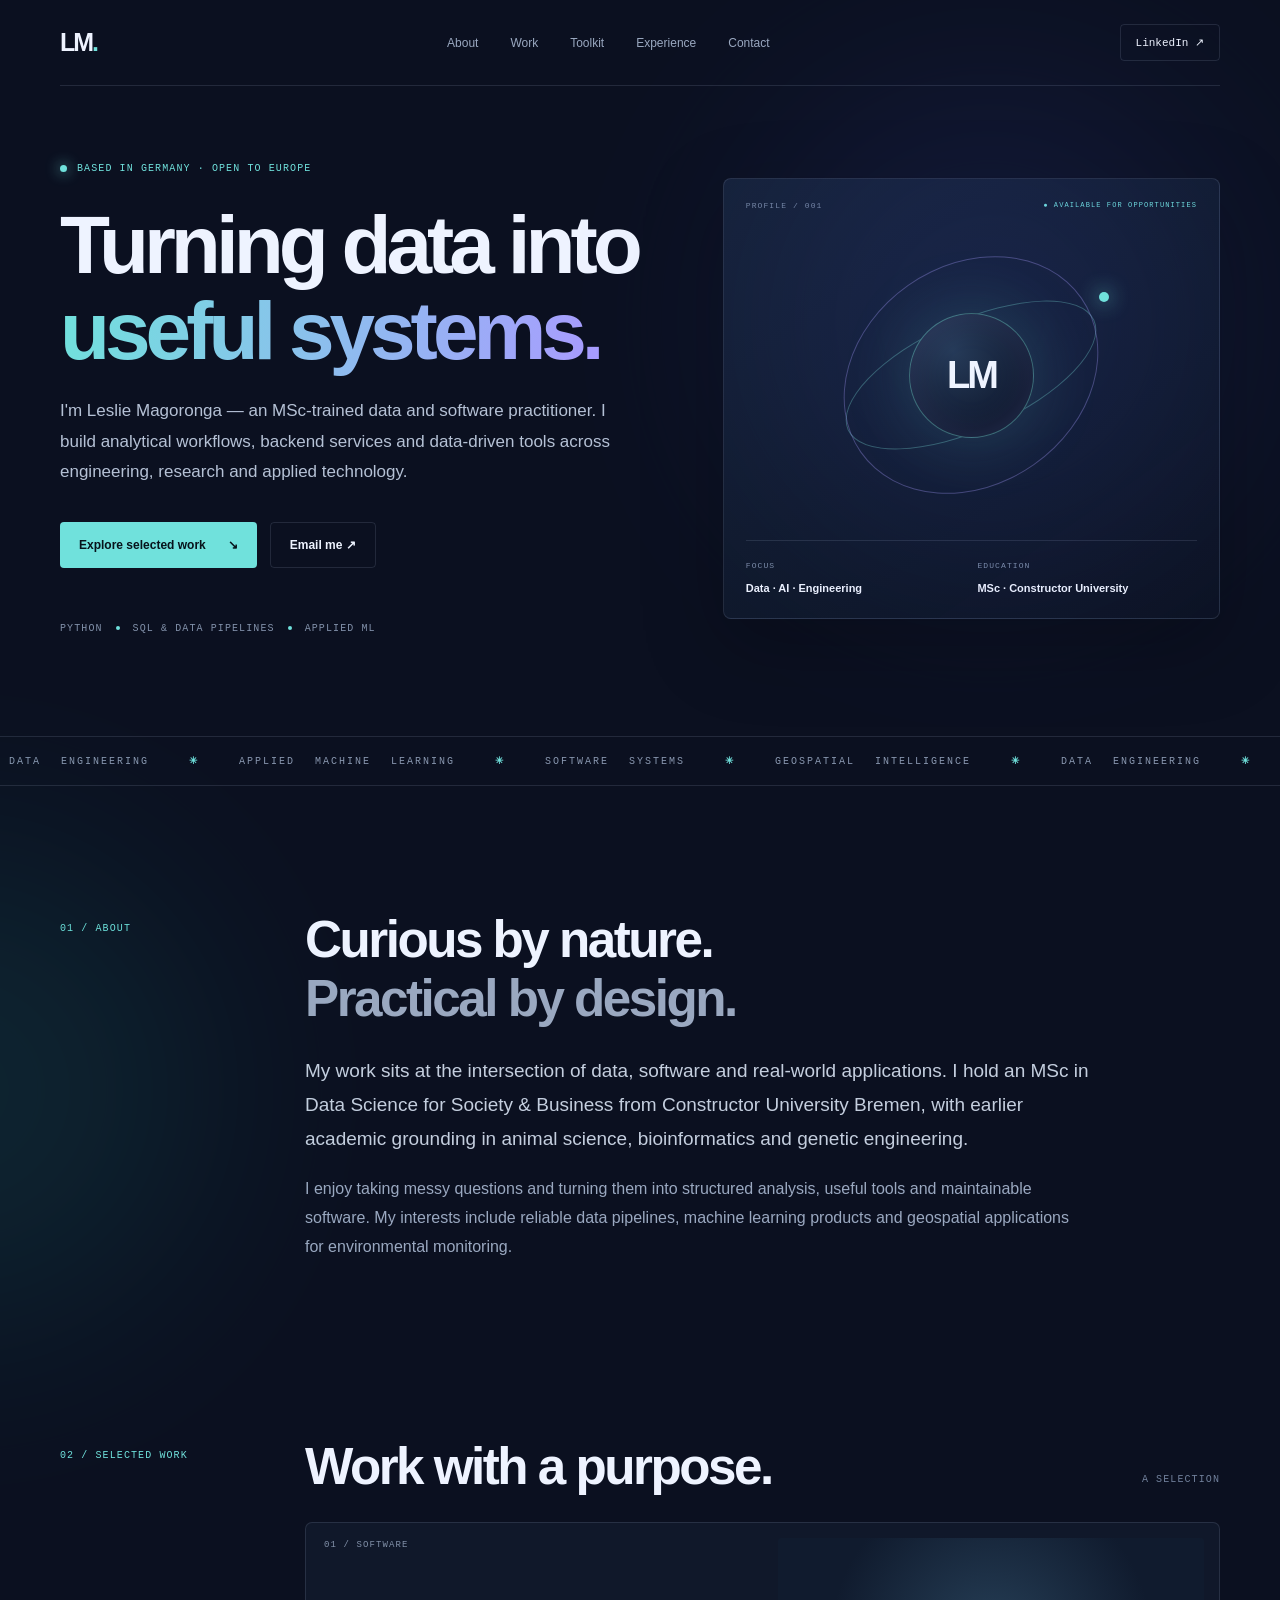
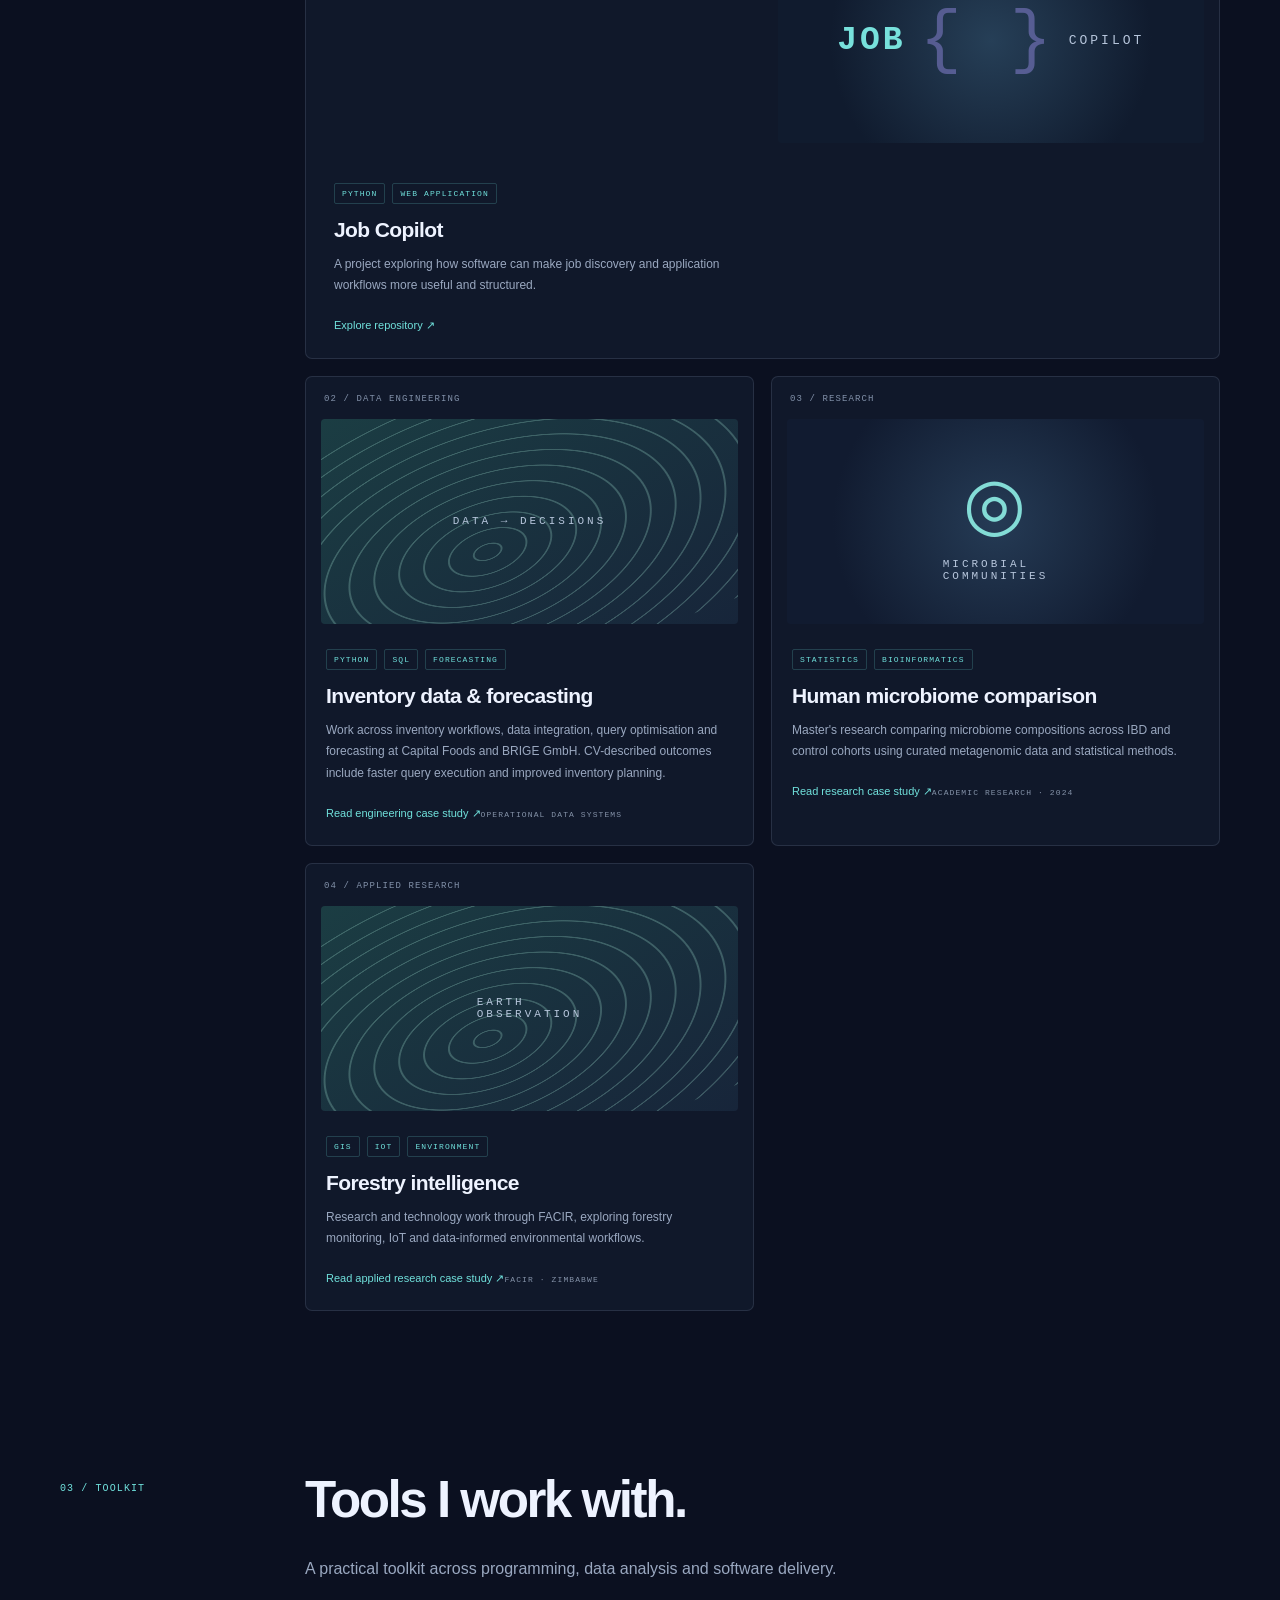
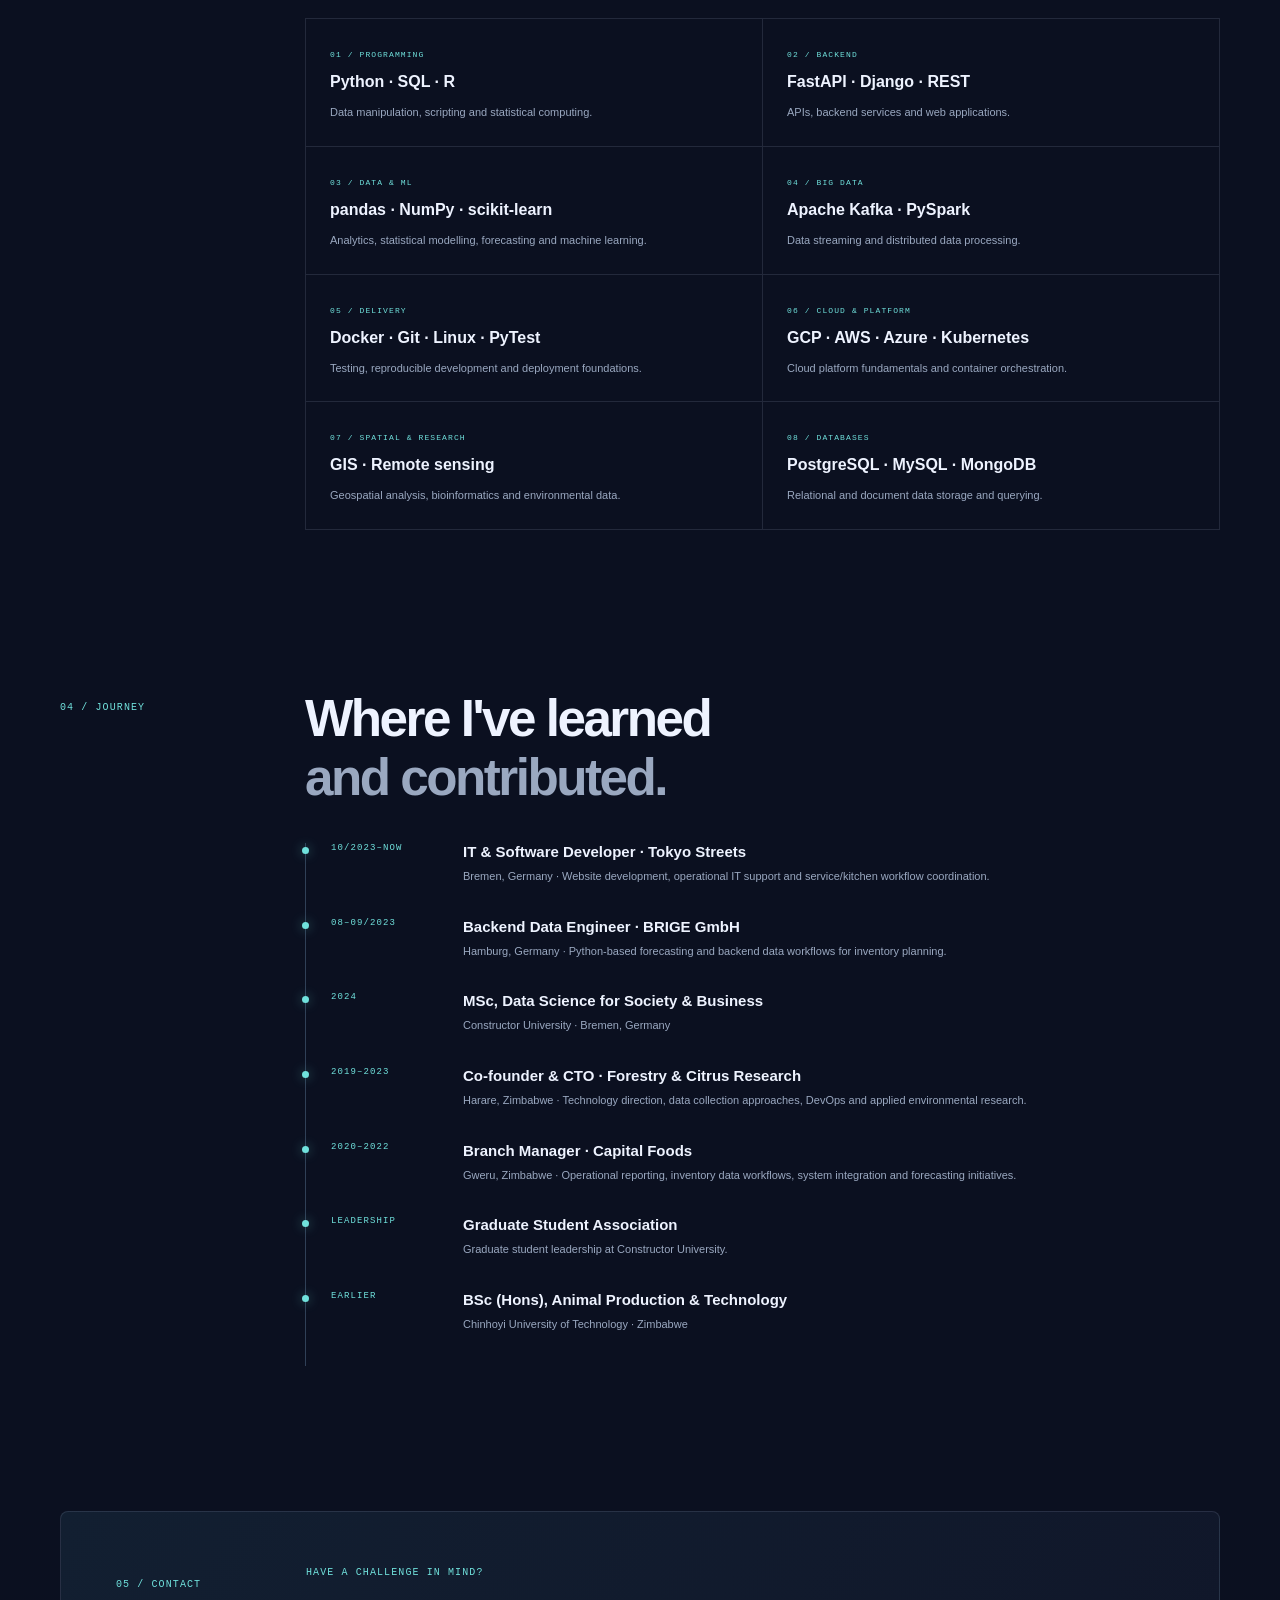
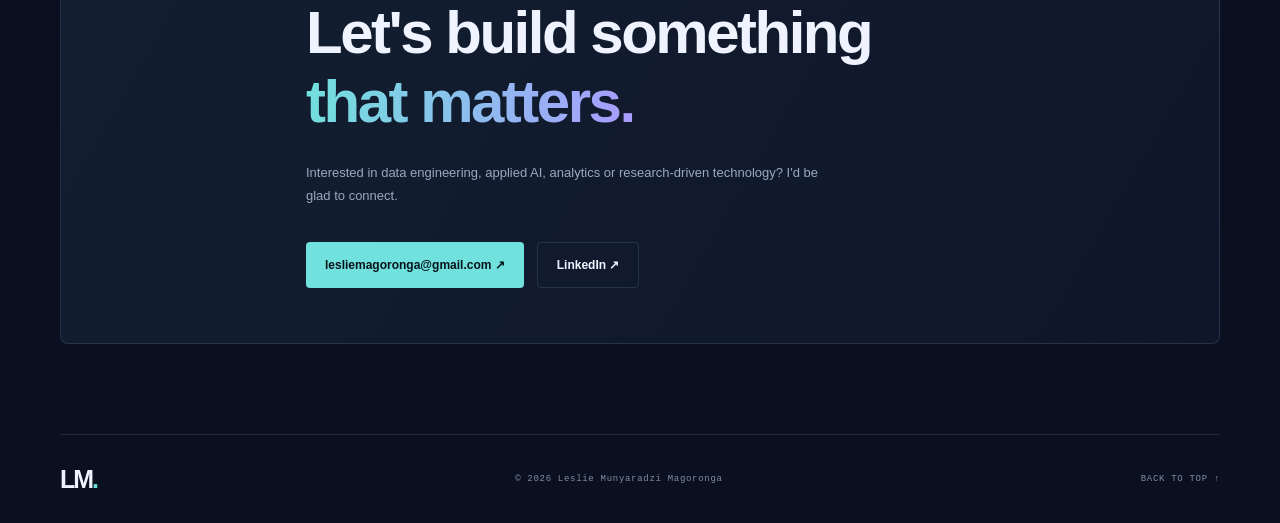
==== commit 863b4474: "Add LinkedIn profile to portfolio contact links" ====
--- a/index.html
+++ b/index.html
@@ -16,7 +16,7 @@
   <header class="nav wrap">
     <a class="brand" href="#">LM<span>.</span></a>
     <nav><a href="#about">About</a><a href="#work">Work</a><a href="#skills">Toolkit</a><a href="#journey">Experience</a><a href="#contact">Contact</a></nav>
-    <a class="nav-cta" href="https://github.com/LeslieJUB" target="_blank" rel="noreferrer">GitHub ↗</a>
+    <a class="nav-cta" href="https://www.linkedin.com/in/leslie-magoronga-46ba89123" target="_blank" rel="noreferrer">LinkedIn ↗</a>
   </header>
 
   <main>
@@ -83,7 +83,7 @@
       </div>
     </section>
 
-    <section class="contact wrap" id="contact"><div class="section-label">05 / CONTACT</div><div><p class="eyebrow">HAVE A CHALLENGE IN MIND?</p><h2>Let's build something<br><span class="gradient">that matters.</span></h2><p class="muted">Interested in data engineering, applied AI, analytics or research-driven technology? I'd be glad to connect.</p><div class="actions"><a class="button primary" href="mailto:lesliemagoronga@gmail.com">lesliemagoronga@gmail.com ↗</a><a class="button secondary" href="https://github.com/LeslieJUB" target="_blank" rel="noreferrer">GitHub ↗</a></div></div></section>
+    <section class="contact wrap" id="contact"><div class="section-label">05 / CONTACT</div><div><p class="eyebrow">HAVE A CHALLENGE IN MIND?</p><h2>Let's build something<br><span class="gradient">that matters.</span></h2><p class="muted">Interested in data engineering, applied AI, analytics or research-driven technology? I'd be glad to connect.</p><div class="actions"><a class="button primary" href="mailto:lesliemagoronga@gmail.com">lesliemagoronga@gmail.com ↗</a><a class="button secondary" href="https://www.linkedin.com/in/leslie-magoronga-46ba89123" target="_blank" rel="noreferrer">LinkedIn ↗</a></div></div></section>
   </main>
   <footer class="wrap"><a class="brand" href="#">LM<span>.</span></a><span>© <span id="year"></span> Leslie Munyaradzi Magoronga</span><a href="#top">BACK TO TOP ↑</a></footer>
   <script>document.getElementById('year').textContent = new Date().getFullYear();</script>
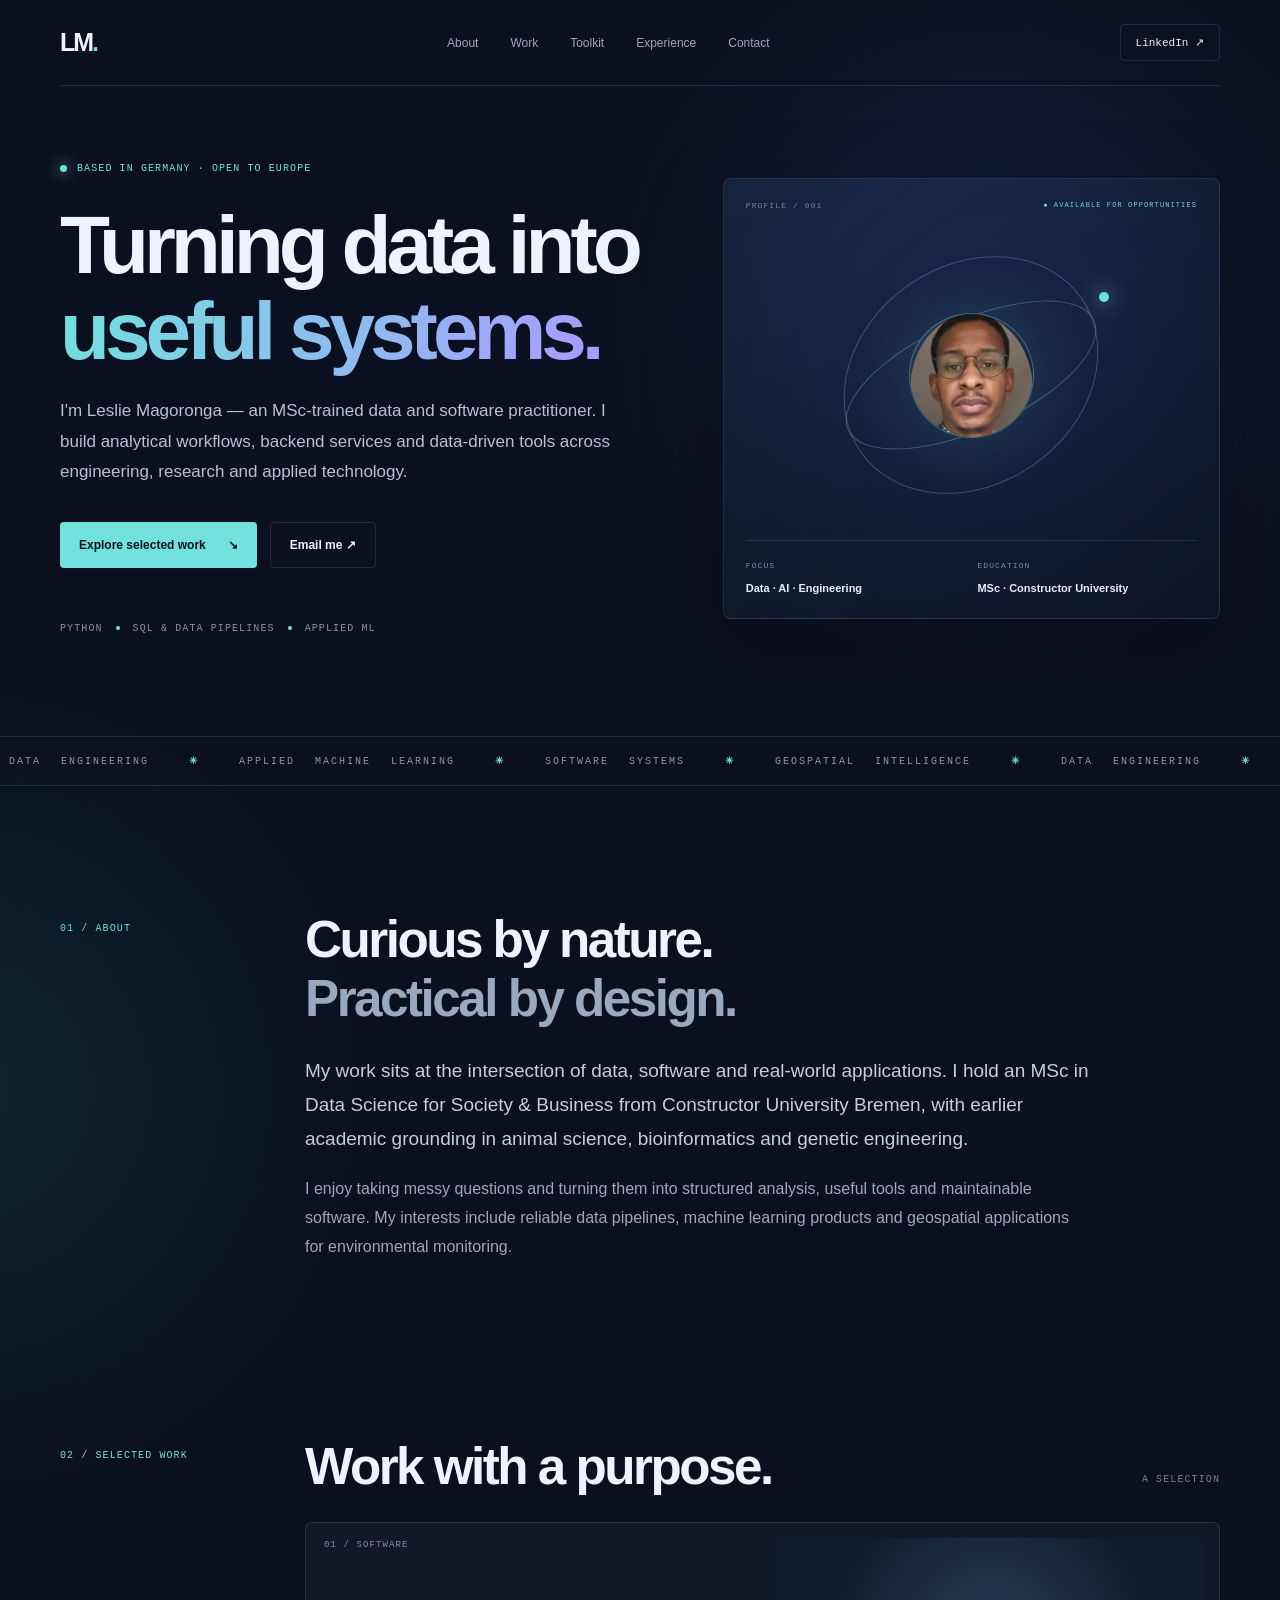
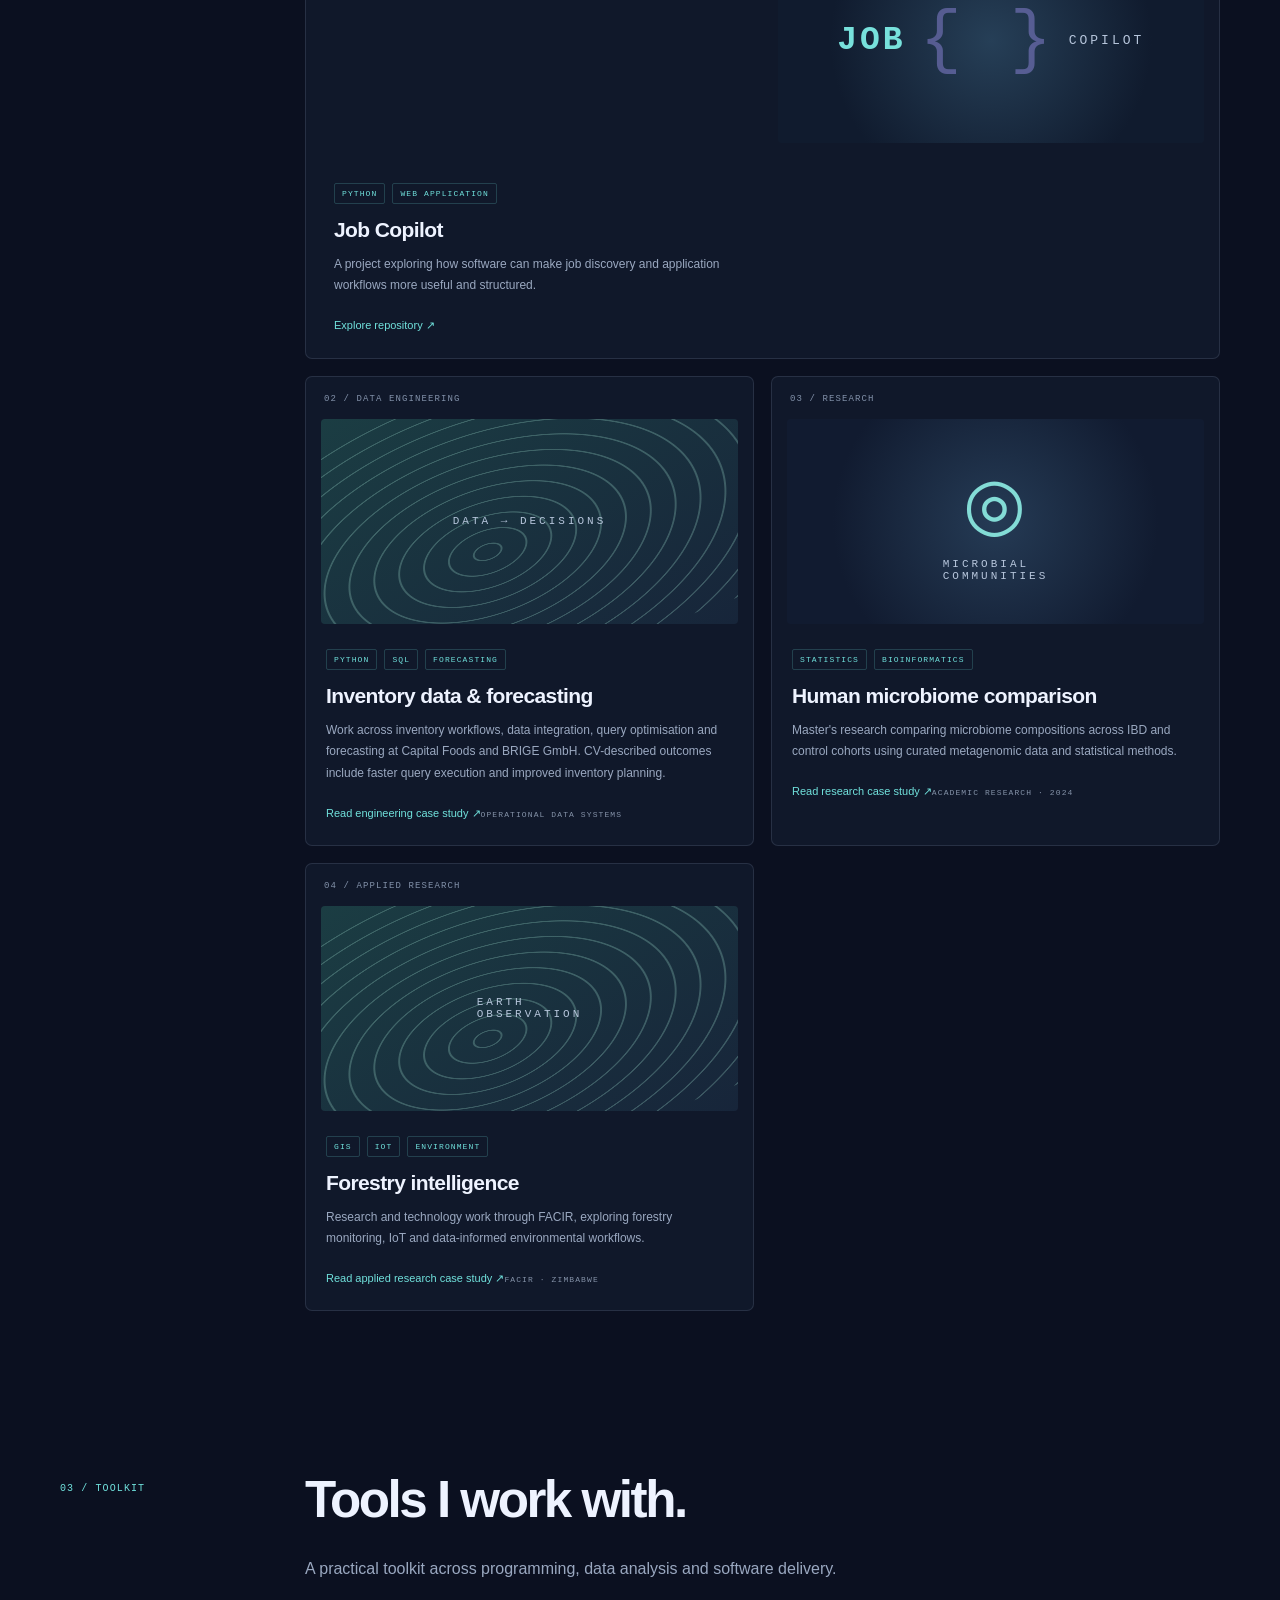
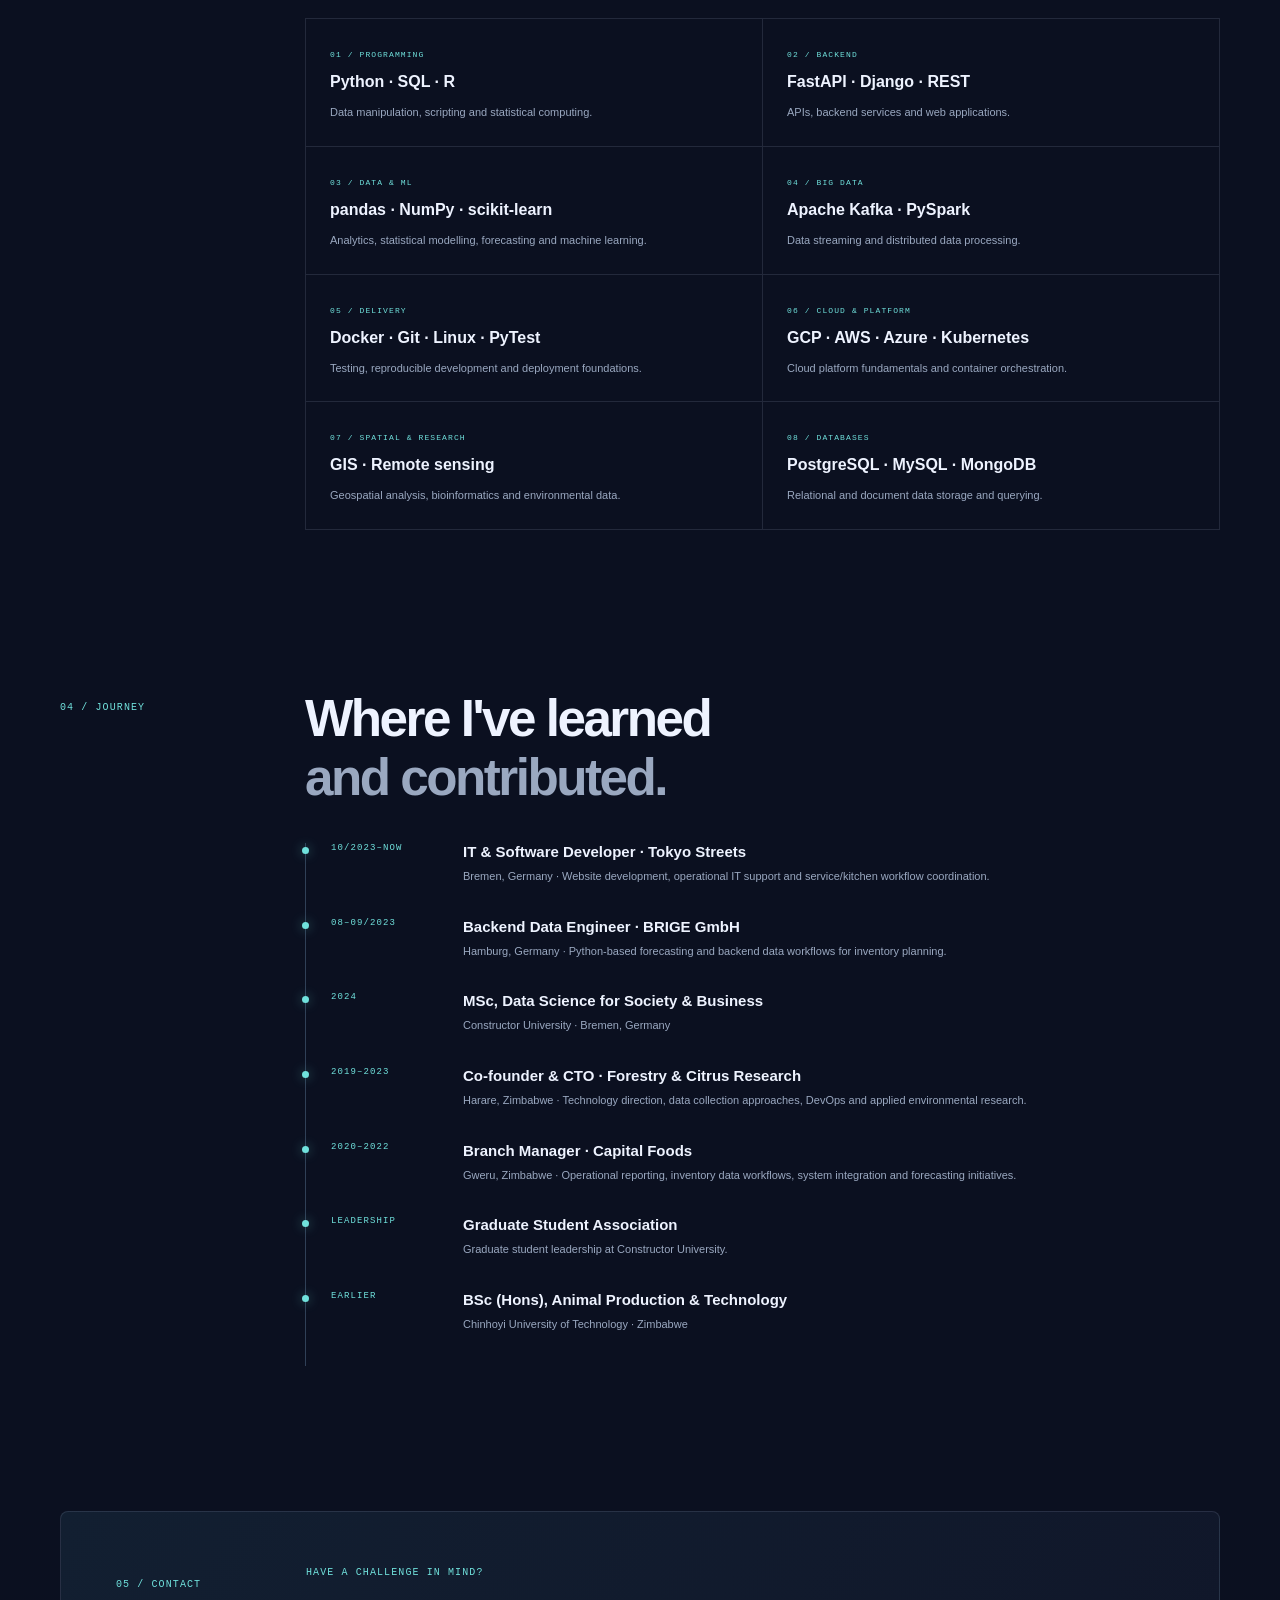
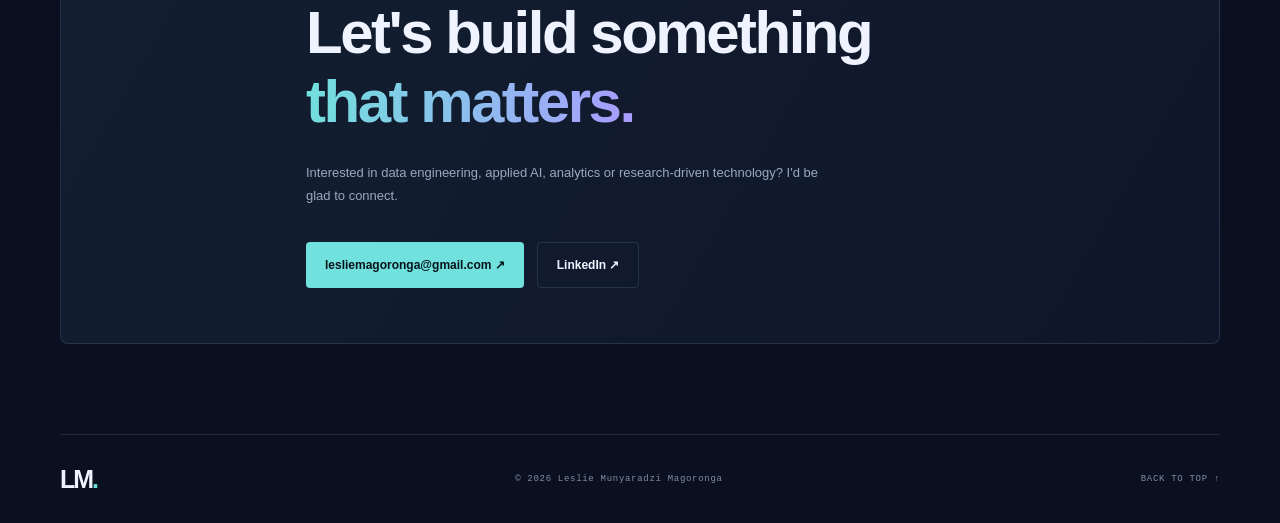
==== commit 2b3ebc82: "Add professional portrait to portfolio" ====
--- a/index.html
+++ b/index.html
@@ -30,7 +30,7 @@
       </div>
       <div class="hero-card">
         <div class="card-top"><span>PROFILE / 001</span><span class="status">● AVAILABLE FOR OPPORTUNITIES</span></div>
-        <div class="orb"><div class="orb-core">LM</div><span class="orbit orbit-a"></span><span class="orbit orbit-b"></span><span class="orbit-dot"></span></div>
+        <div class="orb"><div class="orb-core"><img src="headshot.webp" alt="Portrait of Leslie Magoronga"></div><span class="orbit orbit-a"></span><span class="orbit orbit-b"></span><span class="orbit-dot"></span></div>
         <div class="card-bottom"><div><small>FOCUS</small><strong>Data · AI · Engineering</strong></div><div><small>EDUCATION</small><strong>MSc · Constructor University</strong></div></div>
       </div>
     </section>
--- a/style.css
+++ b/style.css
@@ -5,3 +5,5 @@
 .project p{min-height:0}
 nav a{white-space:nowrap}
 @media(max-width:560px){nav a:nth-child(4){display:none}.nav{gap:10px}}
+
+.orb-core{overflow:hidden}.orb-core img{width:100%;height:100%;object-fit:cover;object-position:center 28%;border-radius:50%;display:block}
